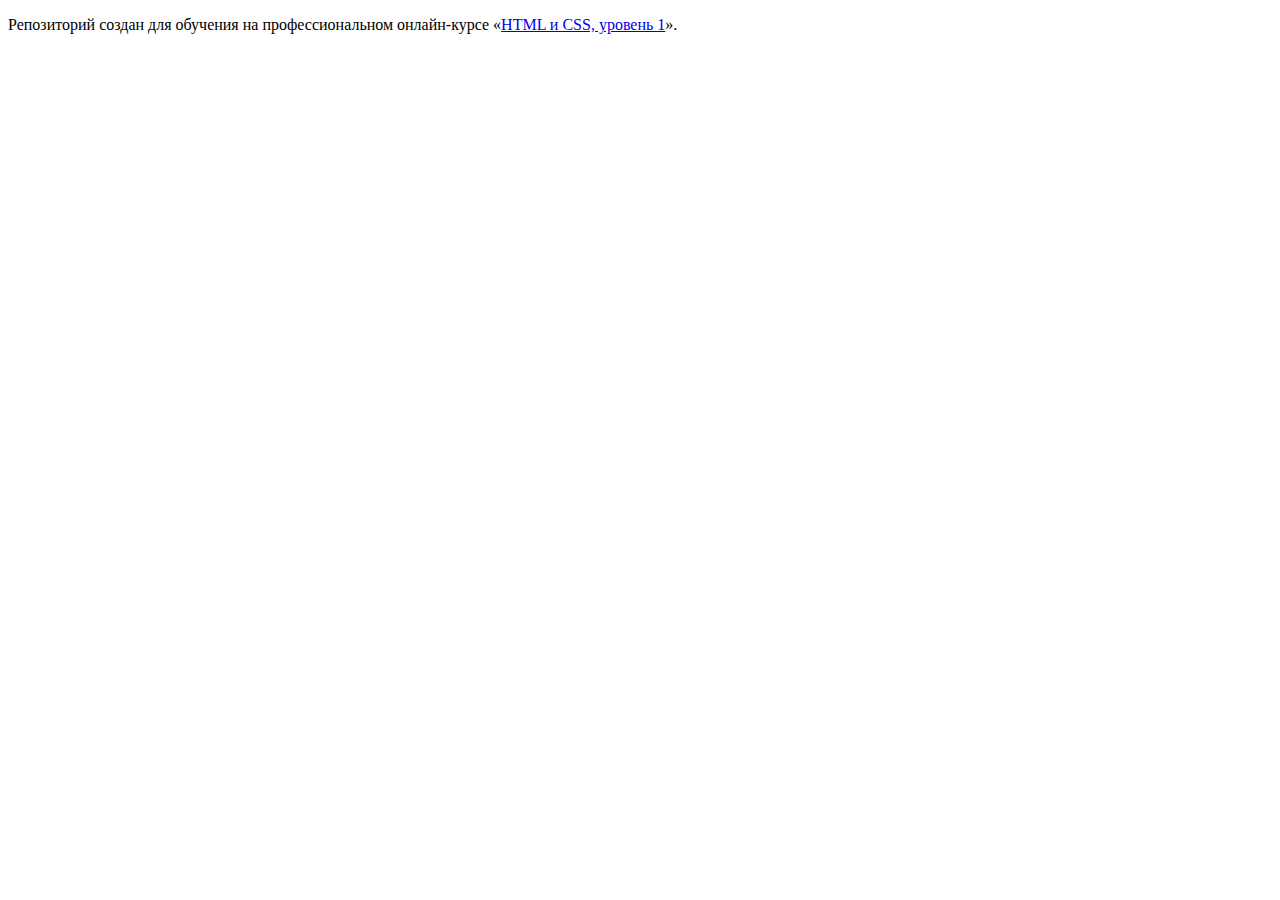
==== index.html @ 224ec017 ":hatching_chick:" ====
<!DOCTYPE html>
<html lang="ru">
  <head>
    <meta charset="utf-8">
    <title>HTML Academy: Барбершоп</title>
  </head>
  <body>

    <p>Репозиторий создан для обучения на профессиональном онлайн‑курсе «<a href="https://htmlacademy.ru/intensive/htmlcss">HTML и CSS, уровень 1</a>».</p>

  </body>
</html>
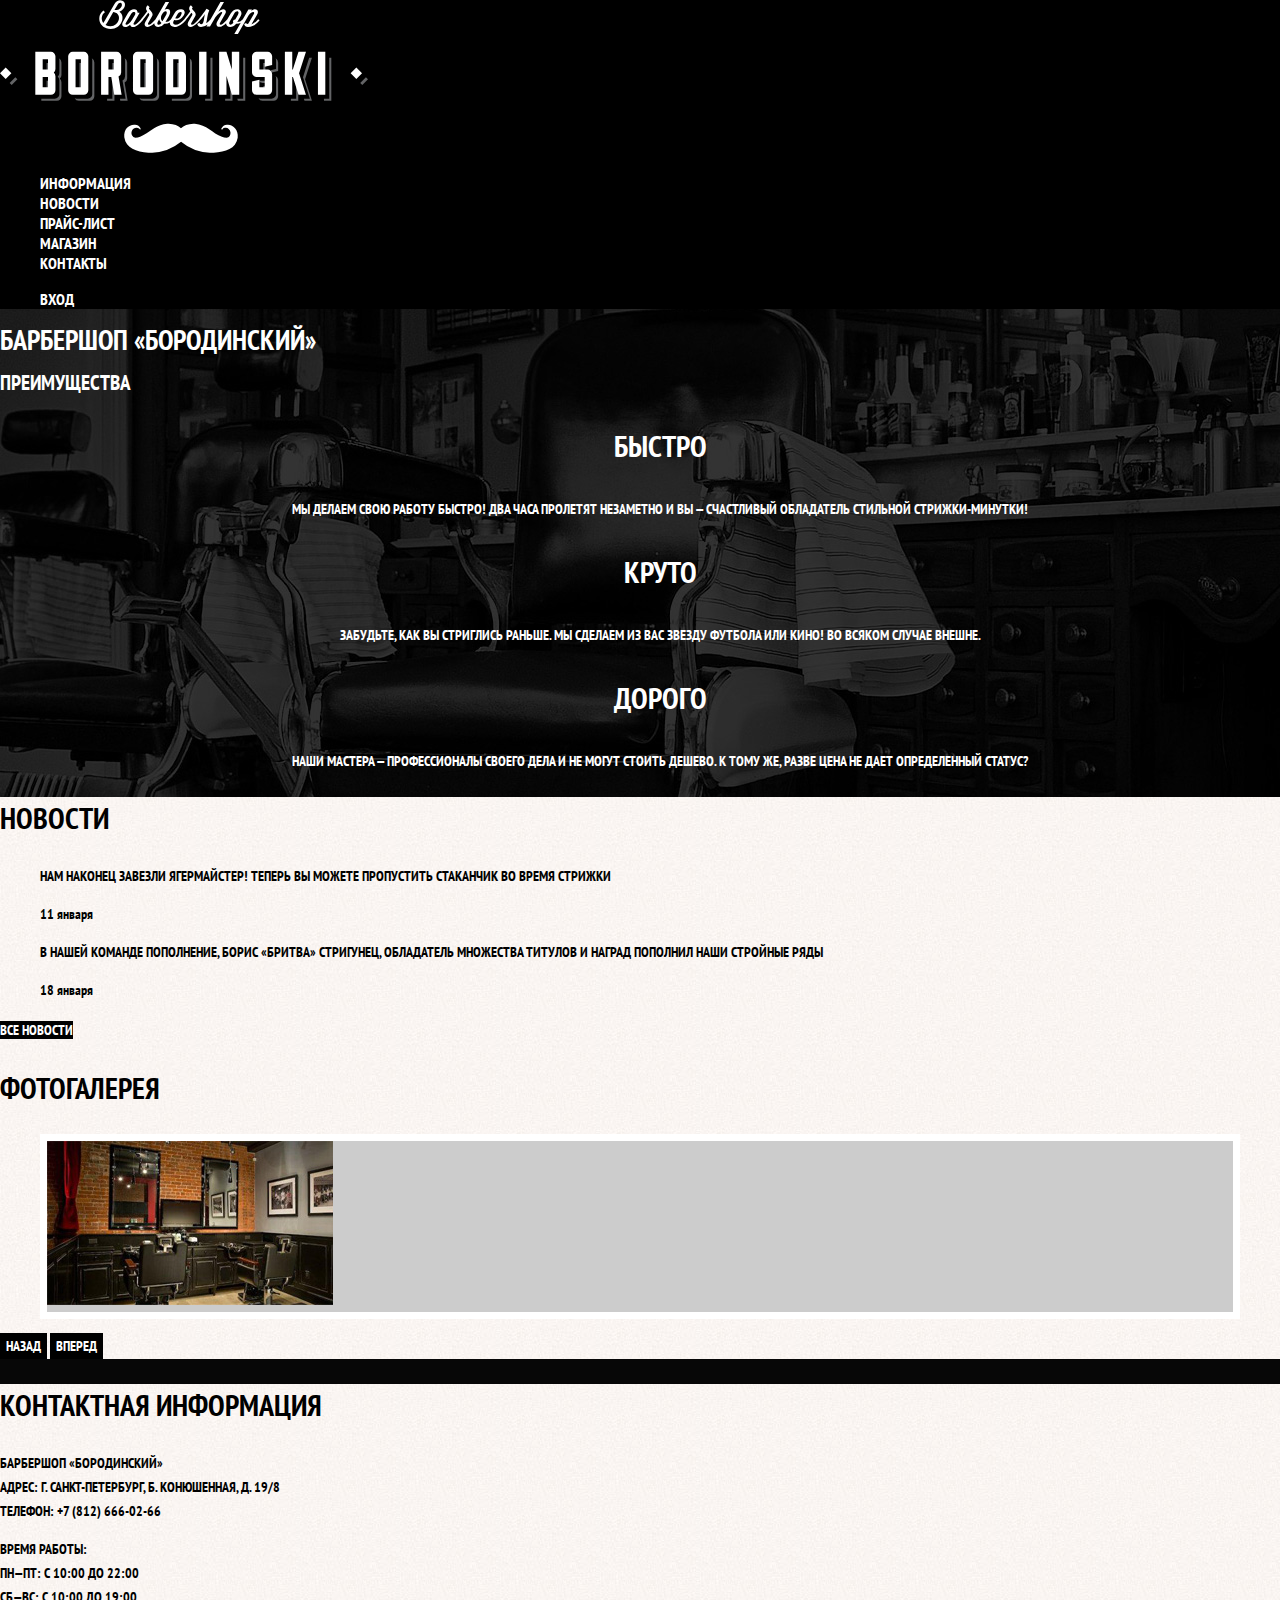
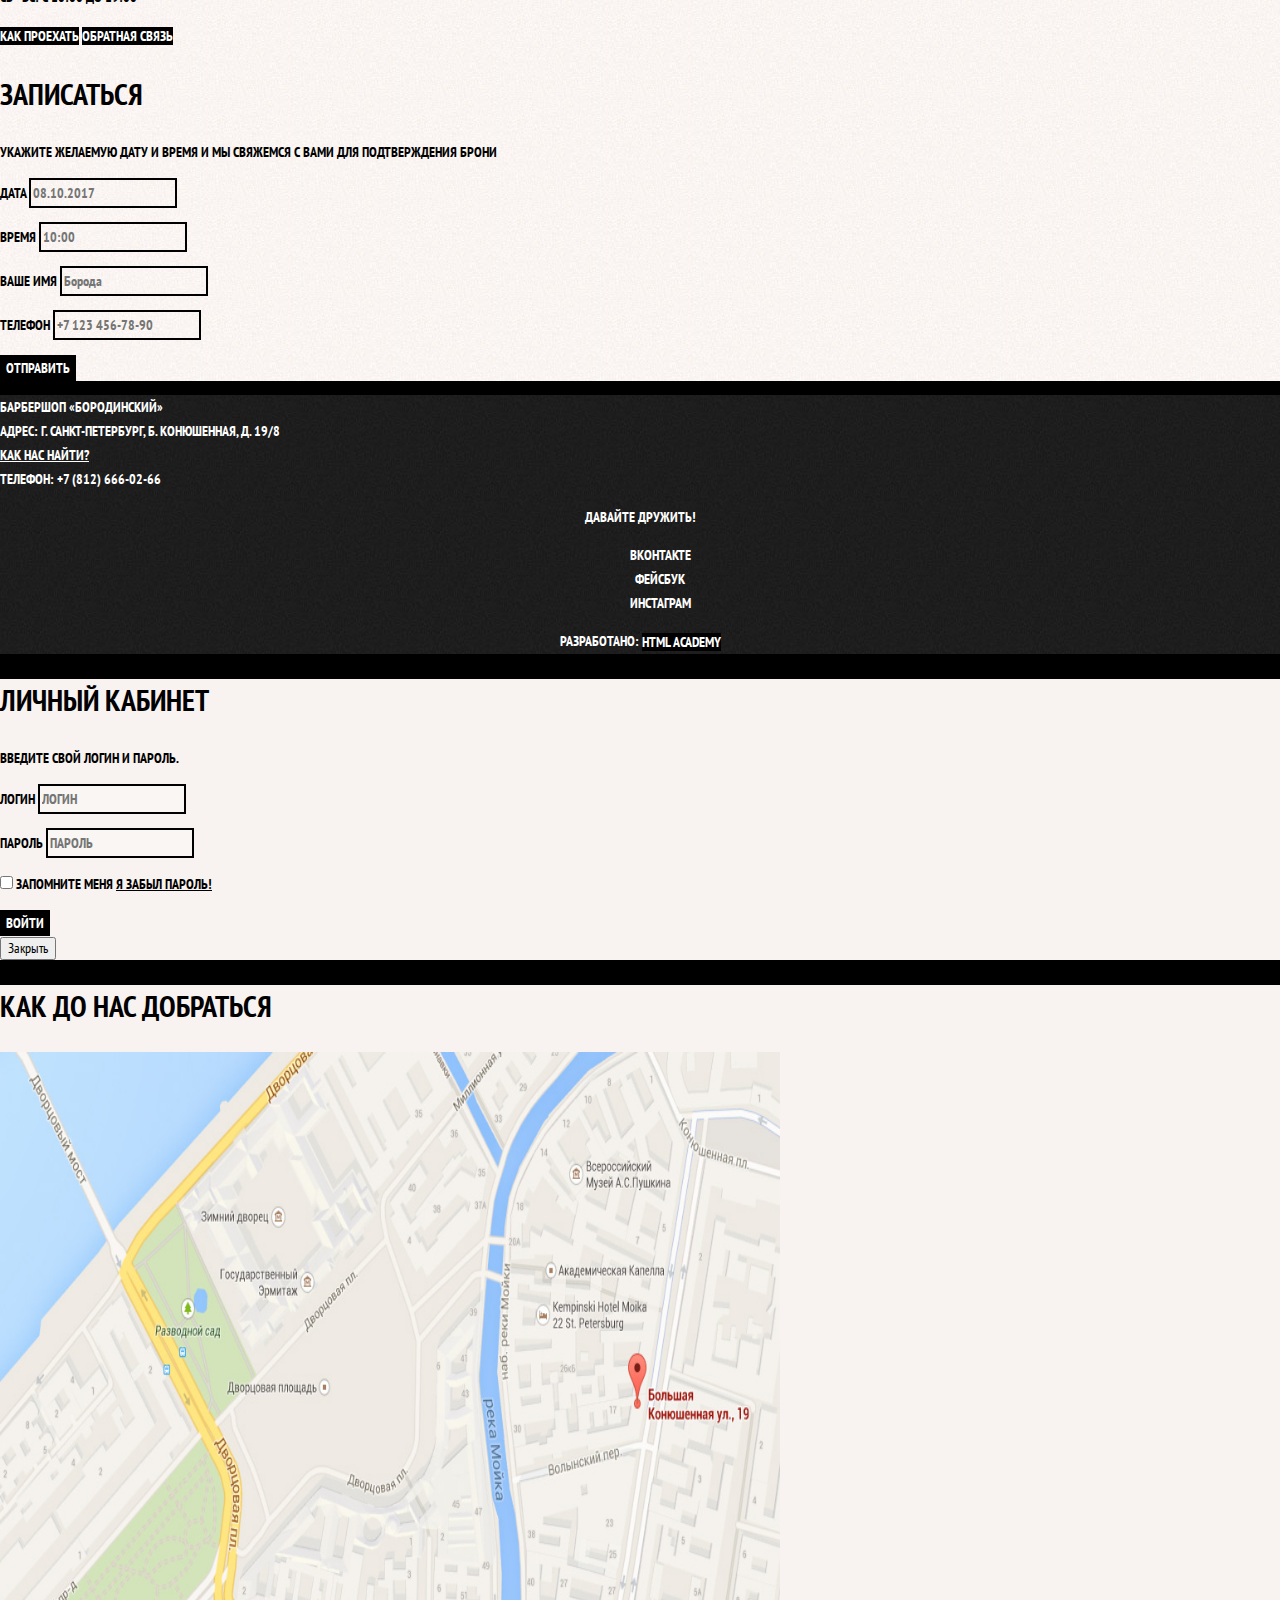
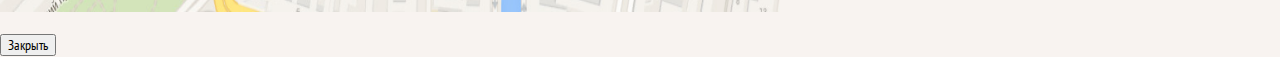
==== commit e8e4de1c: "Добавляет разметку и базовую стилизацию" ====
--- a/index.html
+++ b/index.html
@@ -2,11 +2,173 @@
 <html lang="ru">
   <head>
     <meta charset="utf-8">
-    <title>HTML Academy: Барбершоп</title>
+    <title>Барбершоп «Бородинский»</title>
+    <link href="https://fonts.googleapis.com/css?family=PT+Sans+Narrow:400,700&amp;subset=latin,cyrillic" rel="stylesheet">
+    <link href="css/normalize.css" rel="stylesheet">
+    <link href="css/style.css" rel="stylesheet">
   </head>
   <body>
-
-    <p>Репозиторий создан для обучения на профессиональном онлайн‑курсе «<a href="https://htmlacademy.ru/intensive/htmlcss">HTML и CSS, уровень 1</a>».</p>
-
+    <header class="main-header">
+      <nav class="main-navigation">
+        <a class="main-header-logo">
+          <img src="img/index-logo.svg" width="368" height="153" alt="Логотип барбершопа «Бородинский»">
+        </a>
+        <ul class="site-navigation">
+          <li><a href="info.html">Информация</a></li>
+          <li><a href="news.html">Новости</a></li>
+          <li><a href="price.html">Прайс-лист</a></li>
+          <li><a href="catalog.html">Магазин</a></li>
+          <li><a href="contacts.html">Контакты</a></li>
+        </ul>
+        <ul class="user-navigation">
+          <li>
+            <a class="login-link" href="login.html">Вход</a>
+          </li>
+        </ul>
+      </nav>
+    </header>
+    <main class="container">
+      
+      <h1 class="visually-hidden">Барбершоп «Бородинский»</h1>
+      
+      <section class="features">
+        <h2 class="visually-hidden">Преимущества</h2>
+        <ul class="features-list">
+          <li class="feature-item">
+            <h3>Быстро</h3>
+            <p>Мы делаем свою работу быстро! Два часа пролетят незаметно и вы — счастливый обладатель стильной стрижки-минутки!</p>
+          </li>
+          <li class="feature-item">
+            <h3>Круто</h3>
+            <p>Забудьте, как вы стриглись раньше. Мы сделаем из вас звезду футбола или кино! Во всяком случае внешне.</p>
+          </li>
+          <li class="feature-item">
+            <h3>Дорого</h3>
+            <p>Наши мастера — профессионалы своего дела и не могут стоить дешево. К тому же, разве цена не дает определенный статус?</p>
+          </li>
+        </ul>
+      </section>
+      
+      <div class="index-columns">
+        <section class="news">
+          <h2>Новости</h2>
+          <ul class="news-list">
+            <li class="news-item">
+              <p>Нам наконец завезли Ягермайстер! Теперь вы можете пропустить стаканчик во время стрижки</p>
+              <time datetime="2016-01-11">11 января</time>
+            </li>
+            <li class="news-item">
+              <p>В нашей команде пополнение, Борис «Бритва» Стригунец, обладатель множества титулов и наград пополнил наши стройные ряды</p>
+              <time datetime="2016-01-18">18 января</time>
+            </li>
+          </ul>
+          <a class="button" href="news.html">Все новости</a>
+        </section>
+        
+        <section class="gallery">
+          <h2>Фотогалерея</h2>
+          <figure class="gallery-content">
+            <a href="#"><img src="img/studio.jpg" width="286" height="164" alt="Интерьер"></a>
+          </figure>
+          <button class="button gallery-button gallery-button-back" type="button">Назад</button>
+          <button class="button gallery-button gallery-button-next" type="button">Вперед</button>
+        </section>
+      </div>
+      
+      <div class="index-columns">
+        <section class="contacts">
+          <h2>Контактная информация</h2>
+          <p>
+             Барбершоп «Бородинский»<br>
+             Адрес: г. Санкт-Петербург, Б. Конюшенная, д. 19/8<br>
+             Телефон: +7 (812) 666-02-66
+          </p>
+          <p>
+            Время работы:<br>
+            пн—пт: с 10:00 до 22:00<br>
+            сб—вс: с 10:00 до 19:00
+          </p>
+          <a class="button" href="map.html">Как проехать</a>
+          <a class="button" href="contacts.html">Обратная связь</a>
+        </section>
+        
+        <section class="appointment">
+          <h2>Записаться</h2>
+          <p class="appointment-info">Укажите желаемую дату и время и мы свяжемся с вами для подтверждения брони</p>
+          <form class="appointment-form" action="https://echo.htmlacademy.ru" method="post">
+            <p class="appointment-item">
+              <label for="appointment-date">Дата</label>
+              <input id="appointment-date" type="text" name="date" value="" placeholder="08.10.2017">
+            </p>
+            <p class="appointment-item">
+              <label for="appointment-time">Время</label>
+              <input id="appointment-time" type="text" name="time" value="" placeholder="10:00">
+            </p>
+            <p class="appointment-item">
+              <label for="appointment-name">Ваше имя</label>
+              <input id="appointment-name" type="text" name="name" value="" placeholder="Борода">
+            </p>
+            <p class="appointment-item">
+              <label for="appointment-phone">Телефон</label>
+              <input id="appointment-phone" type="tel" name="phone" value="" placeholder="+7 123 456-78-90">
+            </p>
+            <button class="button" type="submit">Отправить</button>
+          </form>  
+        </section>
+      </div>
+    </main>
+    <footer class="main-footer">
+      <p class="footer-contacts">
+        Барбершоп «Бородинский»<br>
+        Адрес: г. Санкт-Петербург, Б. Конюшенная, д. 19/8<br>
+        <a href="map.html">Как нас найти?</a><br>
+        Телефон: +7 (812) 666-02-66
+      </p>
+      <div class="footer-social">
+        <b>Давайте дружить!</b>
+        <ul>
+          <li><a class="social-button" href="#">Вконтакте</a></li>
+          <li><a class="social-button" href="#">Фейсбук</a></li>
+          <li><a class="social-button" href="#">Инстаграм</a></li>
+        </ul>
+      </div>
+      <p class="footer-copyright">
+        <b>Разработано:</b> 
+        <a class="button" href="https://htmlacademy.ru">HTML Academy</a>
+      </p>
+    </footer>  
+    
+    <section class="modal modal-login">
+      <h2>Личный кабинет</h2>
+      <p>Введите свой логин и пароль.</p>
+      <form class="login-form" action="https://echo.htmlacademy.ru" method="post">
+        <p>
+          <label class="visually-hidden" for="user-login">Логин</label>
+          <input class="login-icon-user" id="user-login" type="text" name="login" placeholder="Логин">
+        </p>
+        <p>
+          <label class="visually-hidden" for="user-password">Пароль</label>
+          <input class="login-icon-password" id="user-password" type="password" name="password" placeholder="Пароль">
+        </p>
+        <p class="login-password-info">
+          <label class="login-checkbox">
+            <input type="checkbox" name="remember" class="visually-hidden">
+            <span class="checkbox-indicator"></span>
+            Запомните меня
+          </label>
+          <a class="restore" href="#">Я забыл пароль!</a>
+        </p>
+        <button class="button" type="submit">Войти</button>
+      </form>
+      <button class="modal-close" type="button">Закрыть</button>
+    </section>
+    
+    <section class="modal modal-map">
+      <h2 class="visually-hidden">Как до нас добраться</h2>
+      <p>
+        <img src="img/map.jpg" width="780" height="560" alt="Офис компании по адресу ул. Большая Конюшенная 19/8, Санкт-Петербург">
+      </p>
+      <button class="modal-close" type="button">Закрыть</button>
+    </section>
   </body>
 </html>
--- a/css/style.css
+++ b/css/style.css
@@ -0,0 +1,357 @@
+body {
+    margin: 0;
+    padding: 0;
+  
+    font-family: "PT Sans Narrow", Arial, sans-serif;
+    font-size: 14px;
+    line-height: 24px;
+    font-weight: 700;
+    color: #ffffff;
+    text-transform: uppercase;
+    
+    background-color: #000000;
+    background-image: url("../img/bg.jpg");
+    background-position: top center;
+    background-repeat: no-repeat;
+  }
+  
+  .inner-page {
+    color: #000000;
+  
+    background-color: #f9f6f3;
+    background-image: url("../img/pattern-light.png");
+    background-position: 0 0;
+    background-repeat: repeat;
+  }
+  
+  a {
+    text-decoration: none;
+  }
+  
+  .button {
+    font: inherit;
+  
+    text-align: center;
+    color: #ffffff;
+    vertical-align: middle;
+    text-transform: uppercase;
+  
+    background-color: #000000;
+    border: none;
+  }
+  
+  .button:hover,
+  .button:focus,
+  .button:active {
+    background-color: #663d15;
+  }
+  
+  .main-navigation {
+    font-size: 16px;
+    line-height: 20px;
+    color: #ffffff;
+  
+    background-color: #000000;
+  }
+  
+  .site-navigation,
+  .user-navigation {
+    list-style: none;
+  }
+  
+  .site-navigation a,
+  .user-navigation a {
+    color: #ffffff;
+  }
+  
+  .site-navigation a:hover,
+  .site-navigation a:focus,
+  .user-navigation a:hover,
+  .user-navigation a:focus {
+    background-color: #242424;
+  }
+  
+  .features-list {
+    list-style: none;
+  }
+  
+  .feature-item {
+    text-align: center;
+  }
+  
+  .feature-item h3 {
+    font-size: 30px;
+    line-height: 42px;
+  }
+  
+  .index-columns {
+    color: #000000;
+  
+    background-color: #f8f5f2;
+    background-image: url("../img/pattern-light.jpg");
+    background-position: 0 0;
+    background-repeat: repeat;
+  }
+  
+  .index-columns h2 {
+    font-size: 30px;
+    line-height: 42px;
+  }
+  
+  .news-list {
+    list-style: none;
+  }
+  
+  .news-item time {
+    text-transform: none;
+  }
+  
+  .gallery-content {
+    background-color: #cccccc;
+    border: 7px solid #ffffff;
+  }
+  
+  .appointment-item input {
+    font: inherit;
+  
+    background-color: transparent;
+    border: 2px solid #000000;
+  }
+  
+  .appointment-item input:focus {
+    border-color: #663d15;
+  }
+  
+  .page-title {
+    font-size: 30px;
+    line-height: 42px;
+  }
+  
+  .breadcrumbs {
+    list-style: none;
+  }
+  
+  .breadcrumbs a {
+    color: #000000;
+  }
+  
+  .breadcrumbs a:hover,
+  .breadcrumbs a:focus {
+    text-decoration: underline;
+  }
+  
+  .breadcrumbs-current {
+    color: #aba9a7;
+  }
+  
+  .filter fieldset {
+    border: none;
+  }
+  
+  .filter legend {
+    font-size: 24px;
+    line-height: 30px;
+  }
+  
+  .filter ul {
+    list-style: none;
+    line-height: 18px;
+  }
+  
+  .filter-input:hover + label,
+  .filter-input:focus + label {
+    color: #663d15;
+  }
+  
+  .filter-input:disabled + label {
+    color: #000000;
+  
+    opacity: 0.5;
+  }
+  
+  .catalog-list {
+    list-style: none;
+  }
+  
+  .catalog-item {
+    background-color: #f8f8f8;
+    box-shadow: 0 0 10px rgba(0, 0, 0, 0.1);
+  }
+  
+  .catalog-item:hover {
+    box-shadow: 0 0 10px rgba(0, 0, 0, 0.2);
+  }
+  
+  .catalog-item a {
+    color: #000000;
+  }
+  
+  .catalog-item h3 {
+    font-size: 14px;
+    line-height: 18px;
+  }
+  
+  .catalog-category {
+    text-transform: none;
+  }
+  
+  .catalog-item-price b {
+    font-size: 14px;
+    line-height: 20px;
+    text-align: center;
+  
+    background-color: #e5e5e5;
+  }
+  
+  .catalog-item-price .button {
+    line-height: 20px;
+    color: #ffffff;
+  }
+  
+  .pagination-list {
+    list-style: none;
+  }
+  
+  .pagination-item a {
+    color: #ffffff;
+  
+    background-color: #000000;
+  }
+  
+  .pagination-item a:hover,
+  .pagination-item a:focus,
+  .pagination-item a:active {
+    background-color: #663d15;
+  }
+  
+  .pagination-item-current a {
+    color: #000000;
+  
+    background-color: #ffffff;
+  }
+  
+  .pagination-item-current a:hover,
+  .pagination-item-current a:focus,
+  .pagination-item-current a:active {
+    color: #000000;
+  
+    background-color: #ffffff;
+  }
+  
+  .product-photo-preview {
+    list-style: none;
+  }
+  
+  .product-photo-preview li {
+    box-shadow: 0 0 10px 2px rgba(0, 0, 0, 0.1);
+  }
+  
+  .product-photo-full {
+    box-shadow: 0 0 10px 2px rgba(0, 0, 0, 0.1);
+  }
+  
+  .product-article {
+    text-align: right;
+    color: #aeaeae;
+  }
+  
+  .product-price b {
+    line-height: 20px;
+    text-align: center;
+  
+    background-color: #e5e5e5;
+  }
+  
+  .product-info h3 {
+    font-size: 24px;
+    line-height: 30px;
+  }
+  
+  .product-info ul {
+    list-style: none;
+  }
+  
+  .main-footer {
+    color: #ffffff;
+  
+    background-color: #212121;
+    background-image: url("../img/pattern-dark.jpg");
+    background-position: 0 0;
+    background-repeat: repeat;
+  }
+  
+  .footer-contacts a {
+    color: #ffffff;
+    text-decoration: underline;
+  }
+  
+  .footer-contacts a:hover,
+  .footer-contacts a:focus {
+    text-decoration: none;
+  }
+  
+  .footer-social {
+    text-align: center;
+  }
+  
+  .footer-social ul {
+    list-style: none;
+  }
+  
+  .social-button {
+    color: #ffffff;
+  }
+  
+  .footer-copyright {
+    text-align: center;
+  }
+  
+  .footer-copyright .button:hover,
+  .footer-copyright .button:focus {
+    color: #000000;
+  
+    background-color: #ffffff;
+  }
+  
+  .modal {
+    color: #000000;
+  
+    background-color: #f8f3f0;
+    background-image: url("img/pattern-light.jpg");
+    background-position: 0 0;
+    background-repeat: repeat;
+  }
+  
+  .modal h2 {
+    font-size: 30px;
+    line-height: 42px;
+  }
+  
+  .login-form input[type="text"],
+  .login-form input[type="password"] {
+    font: inherit;
+    color: #000000;
+    text-transform: uppercase;
+  
+    background-color: #f9f6f3;
+    border: 2px solid #000000;
+  }
+  
+  .login-form input:focus {
+    border-color: #663d15;
+  }
+  
+  .login-checkbox:hover,
+  .login-checkbox:focus {
+    color: #663d15;
+  }
+  
+  .restore {
+    color: #000000;
+    text-decoration: underline;
+  }
+  
+  .restore:hover,
+  .restore:focus {
+    text-decoration: none;
+  }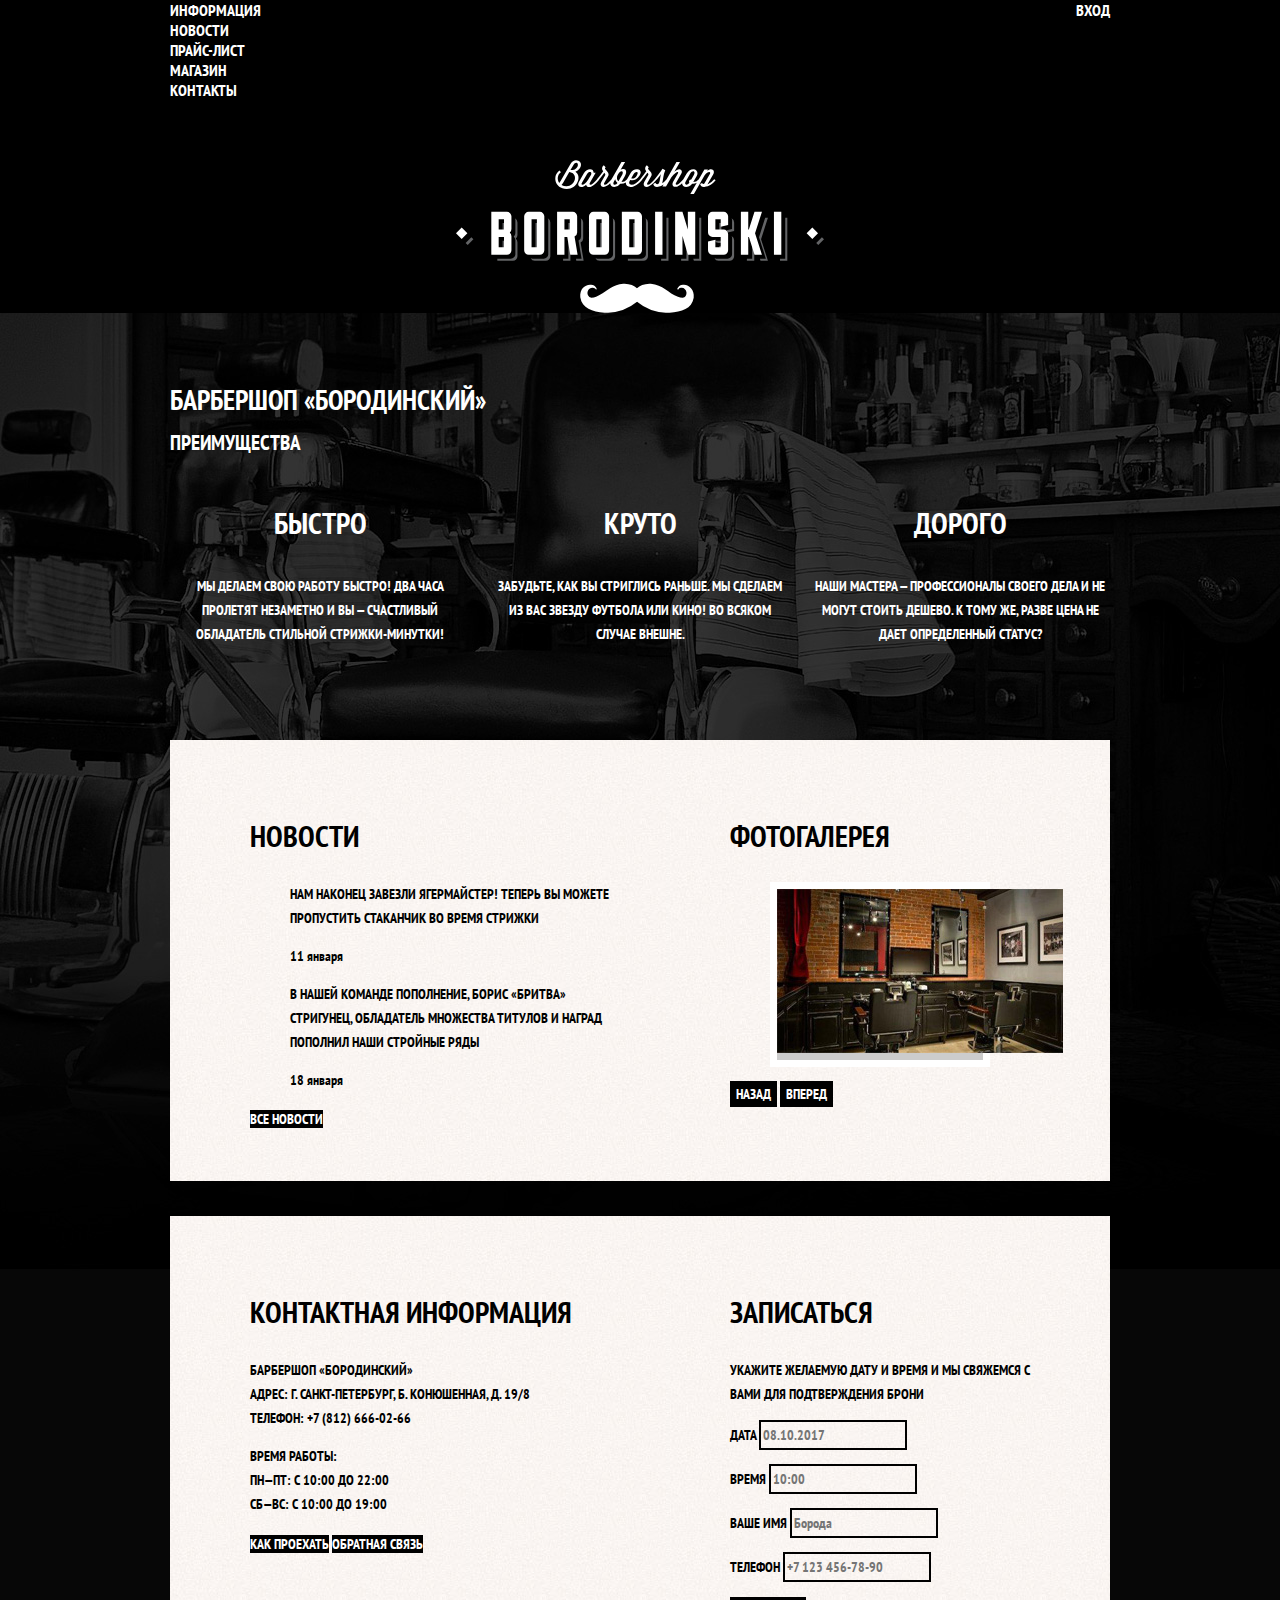
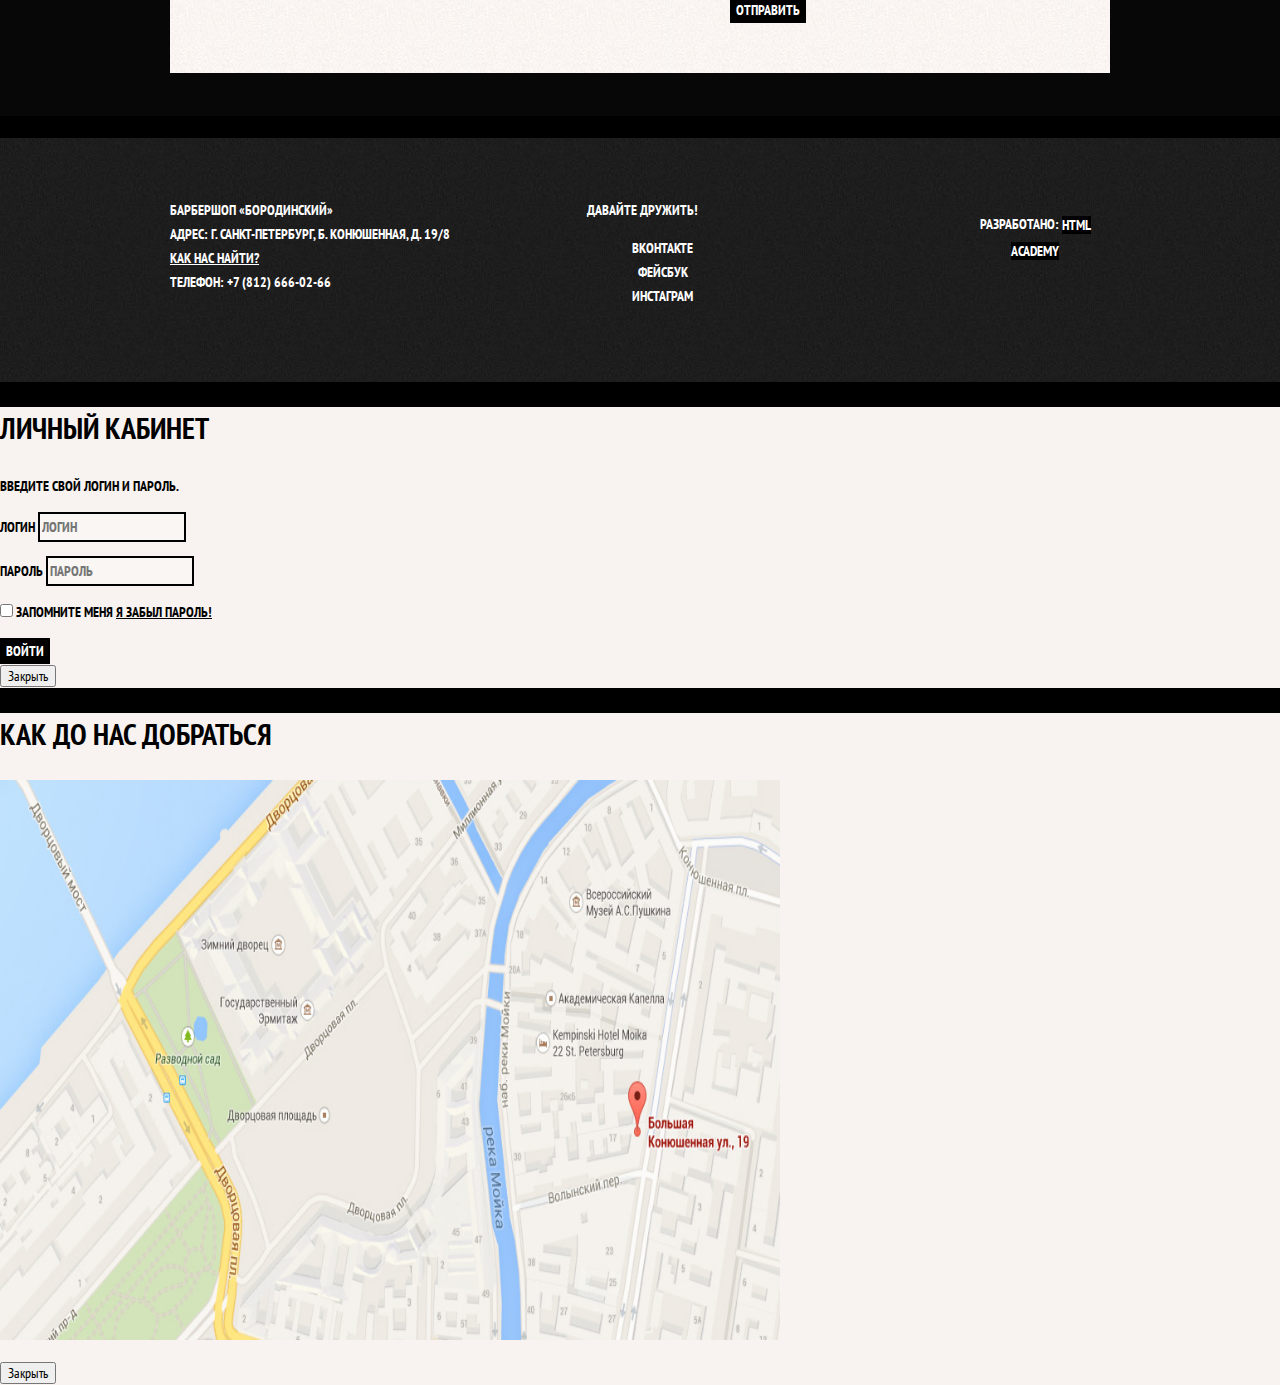
==== commit cdf6344a: "Добавляет разметку макро-сетки" ====
--- a/index.html
+++ b/index.html
@@ -1,123 +1,134 @@
 <!DOCTYPE html>
 <html lang="ru">
-  <head>
-    <meta charset="utf-8">
-    <title>Барбершоп «Бородинский»</title>
-    <link href="https://fonts.googleapis.com/css?family=PT+Sans+Narrow:400,700&amp;subset=latin,cyrillic" rel="stylesheet">
-    <link href="css/normalize.css" rel="stylesheet">
-    <link href="css/style.css" rel="stylesheet">
-  </head>
-  <body>
-    <header class="main-header">
-      <nav class="main-navigation">
-        <a class="main-header-logo">
-          <img src="img/index-logo.svg" width="368" height="153" alt="Логотип барбершопа «Бородинский»">
-        </a>
-        <ul class="site-navigation">
-          <li><a href="info.html">Информация</a></li>
-          <li><a href="news.html">Новости</a></li>
-          <li><a href="price.html">Прайс-лист</a></li>
-          <li><a href="catalog.html">Магазин</a></li>
-          <li><a href="contacts.html">Контакты</a></li>
-        </ul>
-        <ul class="user-navigation">
-          <li>
-            <a class="login-link" href="login.html">Вход</a>
+
+<head>
+  <meta charset="utf-8">
+  <link href="https://fonts.googleapis.com/css?family=PT+Sans+Narrow:400,700&amp;subset=latin,cyrillic"
+    rel="stylesheet">
+  <link href="css/normalize.css" rel="stylesheet">
+  <link href="css/style.css" rel="stylesheet">
+  <title>Барбершоп «Бородинский»</title>
+</head>
+
+<body>
+  <header class="main-header">
+    <nav class="main-navigation">
+      <a class="main-header-logo">
+        <img src="img/index-logo.svg" width="368" height="153" alt="Логотип барбершопа «Бородинский»">
+      </a>
+      <div class="main-navigation-wrapper">
+        <div class="container">
+          <ul class="site-navigation">
+            <li><a href="info.html">Информация</a></li>
+            <li><a href="news.html">Новости</a></li>
+            <li><a href="price.html">Прайс-лист</a></li>
+            <li><a href="catalog.html">Магазин</a></li>
+            <li><a href="contacts.html">Контакты</a></li>
+          </ul>
+          <ul class="user-navigation">
+            <li>
+              <a class="login-link" href="login.html">Вход</a>
+            </li>
+          </ul>
+        </div>
+      </div>
+    </nav>
+  </header>
+  <main class="container">
+
+    <h1 class="visually-hidden">Барбершоп «Бородинский»</h1>
+
+    <section class="features">
+      <h2 class="visually-hidden">Преимущества</h2>
+      <ul class="features-list">
+        <li class="feature-item">
+          <h3>Быстро</h3>
+          <p>Мы делаем свою работу быстро! Два часа пролетят незаметно и вы — счастливый обладатель стильной
+            стрижки-минутки!</p>
+        </li>
+        <li class="feature-item">
+          <h3>Круто</h3>
+          <p>Забудьте, как вы стриглись раньше. Мы сделаем из вас звезду футбола или кино! Во всяком случае внешне.</p>
+        </li>
+        <li class="feature-item">
+          <h3>Дорого</h3>
+          <p>Наши мастера — профессионалы своего дела и не могут стоить дешево. К тому же, разве цена не дает
+            определенный статус?</p>
+        </li>
+      </ul>
+    </section>
+
+    <div class="index-columns">
+      <section class="news">
+        <h2>Новости</h2>
+        <ul class="news-list">
+          <li class="news-item">
+            <p>Нам наконец завезли Ягермайстер! Теперь вы можете пропустить стаканчик во время стрижки</p>
+            <time datetime="2016-01-11">11 января</time>
+          </li>
+          <li class="news-item">
+            <p>В нашей команде пополнение, Борис «Бритва» Стригунец, обладатель множества титулов и наград пополнил наши
+              стройные ряды</p>
+            <time datetime="2016-01-18">18 января</time>
           </li>
         </ul>
-      </nav>
-    </header>
-    <main class="container">
-      
-      <h1 class="visually-hidden">Барбершоп «Бородинский»</h1>
-      
-      <section class="features">
-        <h2 class="visually-hidden">Преимущества</h2>
-        <ul class="features-list">
-          <li class="feature-item">
-            <h3>Быстро</h3>
-            <p>Мы делаем свою работу быстро! Два часа пролетят незаметно и вы — счастливый обладатель стильной стрижки-минутки!</p>
-          </li>
-          <li class="feature-item">
-            <h3>Круто</h3>
-            <p>Забудьте, как вы стриглись раньше. Мы сделаем из вас звезду футбола или кино! Во всяком случае внешне.</p>
-          </li>
-          <li class="feature-item">
-            <h3>Дорого</h3>
-            <p>Наши мастера — профессионалы своего дела и не могут стоить дешево. К тому же, разве цена не дает определенный статус?</p>
-          </li>
-        </ul>
+        <a class="button" href="news.html">Все новости</a>
       </section>
-      
-      <div class="index-columns">
-        <section class="news">
-          <h2>Новости</h2>
-          <ul class="news-list">
-            <li class="news-item">
-              <p>Нам наконец завезли Ягермайстер! Теперь вы можете пропустить стаканчик во время стрижки</p>
-              <time datetime="2016-01-11">11 января</time>
-            </li>
-            <li class="news-item">
-              <p>В нашей команде пополнение, Борис «Бритва» Стригунец, обладатель множества титулов и наград пополнил наши стройные ряды</p>
-              <time datetime="2016-01-18">18 января</time>
-            </li>
-          </ul>
-          <a class="button" href="news.html">Все новости</a>
-        </section>
-        
-        <section class="gallery">
-          <h2>Фотогалерея</h2>
-          <figure class="gallery-content">
-            <a href="#"><img src="img/studio.jpg" width="286" height="164" alt="Интерьер"></a>
-          </figure>
-          <button class="button gallery-button gallery-button-back" type="button">Назад</button>
-          <button class="button gallery-button gallery-button-next" type="button">Вперед</button>
-        </section>
-      </div>
-      
-      <div class="index-columns">
-        <section class="contacts">
-          <h2>Контактная информация</h2>
-          <p>
-             Барбершоп «Бородинский»<br>
-             Адрес: г. Санкт-Петербург, Б. Конюшенная, д. 19/8<br>
-             Телефон: +7 (812) 666-02-66
+
+      <section class="gallery">
+        <h2>Фотогалерея</h2>
+        <figure class="gallery-content">
+          <a href="#"><img src="img/studio.jpg" width="286" height="164" alt="Интерьер"></a>
+        </figure>
+        <button class="button gallery-button gallery-button-back" type="button">Назад</button>
+        <button class="button gallery-button gallery-button-next" type="button">Вперед</button>
+      </section>
+    </div>
+
+    <div class="index-columns">
+      <section class="contacts">
+        <h2>Контактная информация</h2>
+        <p>
+          Барбершоп «Бородинский»<br>
+          Адрес: г. Санкт-Петербург, Б. Конюшенная, д. 19/8<br>
+          Телефон: +7 (812) 666-02-66
+        </p>
+        <p>
+          Время работы:<br>
+          пн—пт: с 10:00 до 22:00<br>
+          сб—вс: с 10:00 до 19:00
+        </p>
+        <a class="button" href="map.html">Как проехать</a>
+        <a class="button" href="contacts.html">Обратная связь</a>
+      </section>
+
+      <section class="appointment">
+        <h2>Записаться</h2>
+        <p class="appointment-info">Укажите желаемую дату и время и мы свяжемся с вами для подтверждения брони</p>
+        <form class="appointment-form" action="https://echo.htmlacademy.ru" method="post">
+          <p class="appointment-item">
+            <label for="appointment-date">Дата</label>
+            <input id="appointment-date" type="text" name="date" value="" placeholder="08.10.2017">
           </p>
-          <p>
-            Время работы:<br>
-            пн—пт: с 10:00 до 22:00<br>
-            сб—вс: с 10:00 до 19:00
+          <p class="appointment-item">
+            <label for="appointment-time">Время</label>
+            <input id="appointment-time" type="text" name="time" value="" placeholder="10:00">
           </p>
-          <a class="button" href="map.html">Как проехать</a>
-          <a class="button" href="contacts.html">Обратная связь</a>
-        </section>
-        
-        <section class="appointment">
-          <h2>Записаться</h2>
-          <p class="appointment-info">Укажите желаемую дату и время и мы свяжемся с вами для подтверждения брони</p>
-          <form class="appointment-form" action="https://echo.htmlacademy.ru" method="post">
-            <p class="appointment-item">
-              <label for="appointment-date">Дата</label>
-              <input id="appointment-date" type="text" name="date" value="" placeholder="08.10.2017">
-            </p>
-            <p class="appointment-item">
-              <label for="appointment-time">Время</label>
-              <input id="appointment-time" type="text" name="time" value="" placeholder="10:00">
-            </p>
-            <p class="appointment-item">
-              <label for="appointment-name">Ваше имя</label>
-              <input id="appointment-name" type="text" name="name" value="" placeholder="Борода">
-            </p>
-            <p class="appointment-item">
-              <label for="appointment-phone">Телефон</label>
-              <input id="appointment-phone" type="tel" name="phone" value="" placeholder="+7 123 456-78-90">
-            </p>
-            <button class="button" type="submit">Отправить</button>
-          </form>  
-        </section>
-      </div>
-    </main>
-    <footer class="main-footer">
+          <p class="appointment-item">
+            <label for="appointment-name">Ваше имя</label>
+            <input id="appointment-name" type="text" name="name" value="" placeholder="Борода">
+          </p>
+          <p class="appointment-item">
+            <label for="appointment-phone">Телефон</label>
+            <input id="appointment-phone" type="tel" name="phone" value="" placeholder="+7 123 456-78-90">
+          </p>
+          <button class="button" type="submit">Отправить</button>
+        </form>
+      </section>
+    </div>
+  </main>
+  <footer class="main-footer">
+    <div class="container">
       <p class="footer-contacts">
         Барбершоп «Бородинский»<br>
         Адрес: г. Санкт-Петербург, Б. Конюшенная, д. 19/8<br>
@@ -133,42 +144,45 @@
         </ul>
       </div>
       <p class="footer-copyright">
-        <b>Разработано:</b> 
+        <b>Разработано:</b>
         <a class="button" href="https://htmlacademy.ru">HTML Academy</a>
       </p>
-    </footer>  
-    
-    <section class="modal modal-login">
-      <h2>Личный кабинет</h2>
-      <p>Введите свой логин и пароль.</p>
-      <form class="login-form" action="https://echo.htmlacademy.ru" method="post">
-        <p>
-          <label class="visually-hidden" for="user-login">Логин</label>
-          <input class="login-icon-user" id="user-login" type="text" name="login" placeholder="Логин">
-        </p>
-        <p>
-          <label class="visually-hidden" for="user-password">Пароль</label>
-          <input class="login-icon-password" id="user-password" type="password" name="password" placeholder="Пароль">
-        </p>
-        <p class="login-password-info">
-          <label class="login-checkbox">
-            <input type="checkbox" name="remember" class="visually-hidden">
-            <span class="checkbox-indicator"></span>
-            Запомните меня
-          </label>
-          <a class="restore" href="#">Я забыл пароль!</a>
-        </p>
-        <button class="button" type="submit">Войти</button>
-      </form>
-      <button class="modal-close" type="button">Закрыть</button>
-    </section>
-    
-    <section class="modal modal-map">
-      <h2 class="visually-hidden">Как до нас добраться</h2>
+    </div>
+  </footer>
+
+  <section class="modal modal-login">
+    <h2>Личный кабинет</h2>
+    <p>Введите свой логин и пароль.</p>
+    <form class="login-form" action="https://echo.htmlacademy.ru" method="post">
       <p>
-        <img src="img/map.jpg" width="780" height="560" alt="Офис компании по адресу ул. Большая Конюшенная 19/8, Санкт-Петербург">
+        <label class="visually-hidden" for="user-login">Логин</label>
+        <input class="login-icon-user" id="user-login" type="text" name="login" placeholder="Логин">
       </p>
-      <button class="modal-close" type="button">Закрыть</button>
-    </section>
-  </body>
-</html>
+      <p>
+        <label class="visually-hidden" for="user-password">Пароль</label>
+        <input class="login-icon-password" id="user-password" type="password" name="password" placeholder="Пароль">
+      </p>
+      <p class="login-password-info">
+        <label class="login-checkbox">
+          <input type="checkbox" name="remember" class="visually-hidden">
+          <span class="checkbox-indicator"></span>
+          Запомните меня
+        </label>
+        <a class="restore" href="#">Я забыл пароль!</a>
+      </p>
+      <button class="button" type="submit">Войти</button>
+    </form>
+    <button class="modal-close" type="button">Закрыть</button>
+  </section>
+
+  <section class="modal modal-map">
+    <h2 class="visually-hidden">Как до нас добраться</h2>
+    <p>
+      <img src="img/map.jpg" width="780" height="560"
+        alt="Офис компании по адресу ул. Большая Конюшенная 19/8, Санкт-Петербург">
+    </p>
+    <button class="modal-close" type="button">Закрыть</button>
+  </section>
+</body>
+
+</html>--- a/css/style.css
+++ b/css/style.css
@@ -1,357 +1,512 @@
 body {
-    margin: 0;
-    padding: 0;
+  margin: 0;
+  padding: 0;
+
+  font-weight: 700;
+  font-size: 14px;
+  line-height: 24px;
+  font-family: "PT Sans Narrow", Arial, sans-serif;
+  color: #ffffff;
+  text-transform: uppercase;
+
+  background-color: #000000;
+  background-image: url("../img/bg.jpg");
+  background-repeat: no-repeat;
+  background-position: top center;
+}
+
+.inner-page {
+  color: #000000;
+
+  background-color: #f9f6f3;
+  background-image: url("../img/pattern-light.png");
+  background-repeat: repeat;
+  background-position: 0 0;
+}
+.inner-page .main-header {
+  margin-bottom: 50px;
+
+  background-color: #000000;
+}
+.inner-page .main-header-logo {
+  order: 0;
   
-    font-family: "PT Sans Narrow", Arial, sans-serif;
-    font-size: 14px;
-    line-height: 24px;
-    font-weight: 700;
-    color: #ffffff;
-    text-transform: uppercase;
-    
-    background-color: #000000;
-    background-image: url("../img/bg.jpg");
-    background-position: top center;
-    background-repeat: no-repeat;
-  }
+  width: 111px;
+  height: 24px;
+  padding: 23px 20px;
+}
+.inner-page .main-navigation {
+  align-items: flex-start;
+  flex-direction: row;
+}
+.inner-page .user-navigation {
+  margin-left: auto;
+}
+
+a {
+  text-decoration: none;
+}
+
+.button {
+  font: inherit;
+  vertical-align: middle;
+  text-align: center;
+  color: #ffffff;
+  text-transform: uppercase;
+
+  background-color: #000000;
+  border: none;
+}
+
+.button:hover,
+.button:focus,
+.button:active {
+  background-color: #663d15;
+}
+
+.main-header{
+  margin-bottom: 75px;
+}
+
+.main-header-logo {
+  width: 368px;
+  height: 153px;
+
+  order: 2;
+}
+
+.main-navigation {
+  display: flex;
+  flex-direction: column;
+  margin: 0;
+  padding: 0;
+  align-items: center;
+
+  font-size: 16px;
+  line-height: 20px;
+  color: #ffffff;
+
+  background-color: #000000;
+}
+
+.main-navigation-wrapper {
+  width: 100%;
+  margin-bottom: 60px;
   
-  .inner-page {
-    color: #000000;
+  background-color: #000000;
   
-    background-color: #f9f6f3;
-    background-image: url("../img/pattern-light.png");
-    background-position: 0 0;
-    background-repeat: repeat;
-  }
+}
+.container {
+  width: 940px;
+  margin: 0 auto;
+  padding: 0 10px;
+}
+
+.main-navigation-wrapper .container {
+  display: flex;
+  justify-content: space-between;
+}
+
+.site-navigation,
+.user-navigation {
+  margin: 0;
+  padding: 0;
+
+  list-style: none;
+}
+
+.site-navigation a,
+.user-navigation a {
+  color: #ffffff;
+}
+
+.site-navigation a:hover,
+.site-navigation a:focus,
+.user-navigation a:hover,
+.user-navigation a:focus {
+  background-color: #242424;
+}
+
+.features {
+  margin-bottom: 80px;
+}
+
+.features-list {
+  display: flex;
+  justify-content: space-between;
+  margin: 0;
+  padding: 0;
+
+  list-style: none;
+}
+
+.feature-item {
+  width: 300px;
+
+  text-align: center;
+}
+
+.feature-item h3 {
+  font-size: 30px;
+  line-height: 42px;
+}
+
+.index-columns {
+  display: flex;
+  justify-content: space-between;
+  margin-bottom: 35px;
+  padding: 50px 80px;
+
+  color: #000000;
+
+  background-color: #f8f5f2;
+  background-image: url("../img/pattern-light.jpg");
+  background-repeat: repeat;
+  background-position: 0 0;
+}
+
+.index-columns h2 {
+  font-size: 30px;
+  line-height: 42px;
+}
+
+.news {
+  width: 380px;
+}
+
+.news-list {
+  list-style: none;
+}
+
+.news-item time {
+  text-transform: none;
+}
+.gallery {
+  width: 300px;
+}
+
+.gallery-content {
+  background-color: #cccccc;
+  border: 7px solid #ffffff;
+}
+
+.contacts {
+  width: 380px;
+}
+
+.appointment {
+  width: 300px;
+}
+
+.appointment-item input {
+  font: inherit;
+
+  background-color: transparent;
+  border: 2px solid #000000;
+}
+
+.appointment-item input:focus {
+  border-color: #663d15;
+}
+
+.page-title {
+  margin: 0;
+  margin-bottom: 15px;
+  padding: 0;
+
+  font-size: 30px;
+  line-height: 42px;
+}
+
+.breadcrumbs {
+  padding: 0;
+  margin: 0;
+  margin-bottom: 50px;
+
+  list-style: none;
+}
+
+.breadcrumbs a {
+  color: #000000;
+}
+
+.breadcrumbs a:hover,
+.breadcrumbs a:focus {
+  text-decoration: underline;
+}
+
+.breadcrumbs-current {
+  color: #aba9a7;
+}
+
+.catalog-columns {
+  display: flex;
+  justify-content: space-between;
+}
+
+.filters {
+  width: 180px;
+}
+
+.filter fieldset {
+  border: none;
+}
+
+.filter legend {
+  font-size: 24px;
+  line-height: 30px;
+}
+
+.filter ul {
+  list-style: none;
+  line-height: 18px;
+}
+
+.filter-input:hover + label,
+.filter-input:focus + label {
+  color: #663d15;
+}
+
+.filter-input:disabled + label {
+  color: #000000;
+
+  opacity: 0.5;
+}
+
+.catalog {
+  width: 700px;
+
+}
+
+.catalog-list {
+  display: flex;
+  flex-wrap: wrap;
+
+  padding: 0;
+  margin: 0;
+  margin-bottom: 25px;
   
-  a {
-    text-decoration: none;
-  }
-  
-  .button {
-    font: inherit;
-  
-    text-align: center;
-    color: #ffffff;
-    vertical-align: middle;
-    text-transform: uppercase;
-  
-    background-color: #000000;
-    border: none;
-  }
-  
-  .button:hover,
-  .button:focus,
-  .button:active {
-    background-color: #663d15;
-  }
-  
-  .main-navigation {
-    font-size: 16px;
-    line-height: 20px;
-    color: #ffffff;
-  
-    background-color: #000000;
-  }
-  
-  .site-navigation,
-  .user-navigation {
-    list-style: none;
-  }
-  
-  .site-navigation a,
-  .user-navigation a {
-    color: #ffffff;
-  }
-  
-  .site-navigation a:hover,
-  .site-navigation a:focus,
-  .user-navigation a:hover,
-  .user-navigation a:focus {
-    background-color: #242424;
-  }
-  
-  .features-list {
-    list-style: none;
-  }
-  
-  .feature-item {
-    text-align: center;
-  }
-  
-  .feature-item h3 {
-    font-size: 30px;
-    line-height: 42px;
-  }
-  
-  .index-columns {
-    color: #000000;
-  
-    background-color: #f8f5f2;
-    background-image: url("../img/pattern-light.jpg");
-    background-position: 0 0;
-    background-repeat: repeat;
-  }
-  
-  .index-columns h2 {
-    font-size: 30px;
-    line-height: 42px;
-  }
-  
-  .news-list {
-    list-style: none;
-  }
-  
-  .news-item time {
-    text-transform: none;
-  }
-  
-  .gallery-content {
-    background-color: #cccccc;
-    border: 7px solid #ffffff;
-  }
-  
-  .appointment-item input {
-    font: inherit;
-  
-    background-color: transparent;
-    border: 2px solid #000000;
-  }
-  
-  .appointment-item input:focus {
-    border-color: #663d15;
-  }
-  
-  .page-title {
-    font-size: 30px;
-    line-height: 42px;
-  }
-  
-  .breadcrumbs {
-    list-style: none;
-  }
-  
-  .breadcrumbs a {
-    color: #000000;
-  }
-  
-  .breadcrumbs a:hover,
-  .breadcrumbs a:focus {
-    text-decoration: underline;
-  }
-  
-  .breadcrumbs-current {
-    color: #aba9a7;
-  }
-  
-  .filter fieldset {
-    border: none;
-  }
-  
-  .filter legend {
-    font-size: 24px;
-    line-height: 30px;
-  }
-  
-  .filter ul {
-    list-style: none;
-    line-height: 18px;
-  }
-  
-  .filter-input:hover + label,
-  .filter-input:focus + label {
-    color: #663d15;
-  }
-  
-  .filter-input:disabled + label {
-    color: #000000;
-  
-    opacity: 0.5;
-  }
-  
-  .catalog-list {
-    list-style: none;
-  }
-  
-  .catalog-item {
-    background-color: #f8f8f8;
-    box-shadow: 0 0 10px rgba(0, 0, 0, 0.1);
-  }
-  
-  .catalog-item:hover {
-    box-shadow: 0 0 10px rgba(0, 0, 0, 0.2);
-  }
-  
-  .catalog-item a {
-    color: #000000;
-  }
-  
-  .catalog-item h3 {
-    font-size: 14px;
-    line-height: 18px;
-  }
-  
-  .catalog-category {
-    text-transform: none;
-  }
-  
-  .catalog-item-price b {
-    font-size: 14px;
-    line-height: 20px;
-    text-align: center;
-  
-    background-color: #e5e5e5;
-  }
-  
-  .catalog-item-price .button {
-    line-height: 20px;
-    color: #ffffff;
-  }
-  
-  .pagination-list {
-    list-style: none;
-  }
-  
-  .pagination-item a {
-    color: #ffffff;
-  
-    background-color: #000000;
-  }
-  
-  .pagination-item a:hover,
-  .pagination-item a:focus,
-  .pagination-item a:active {
-    background-color: #663d15;
-  }
-  
-  .pagination-item-current a {
-    color: #000000;
-  
-    background-color: #ffffff;
-  }
-  
-  .pagination-item-current a:hover,
-  .pagination-item-current a:focus,
-  .pagination-item-current a:active {
-    color: #000000;
-  
-    background-color: #ffffff;
-  }
-  
-  .product-photo-preview {
-    list-style: none;
-  }
-  
-  .product-photo-preview li {
-    box-shadow: 0 0 10px 2px rgba(0, 0, 0, 0.1);
-  }
-  
-  .product-photo-full {
-    box-shadow: 0 0 10px 2px rgba(0, 0, 0, 0.1);
-  }
-  
-  .product-article {
-    text-align: right;
-    color: #aeaeae;
-  }
-  
-  .product-price b {
-    line-height: 20px;
-    text-align: center;
-  
-    background-color: #e5e5e5;
-  }
-  
-  .product-info h3 {
-    font-size: 24px;
-    line-height: 30px;
-  }
-  
-  .product-info ul {
-    list-style: none;
-  }
-  
-  .main-footer {
-    color: #ffffff;
-  
-    background-color: #212121;
-    background-image: url("../img/pattern-dark.jpg");
-    background-position: 0 0;
-    background-repeat: repeat;
-  }
-  
-  .footer-contacts a {
-    color: #ffffff;
-    text-decoration: underline;
-  }
-  
-  .footer-contacts a:hover,
-  .footer-contacts a:focus {
-    text-decoration: none;
-  }
-  
-  .footer-social {
-    text-align: center;
-  }
-  
-  .footer-social ul {
-    list-style: none;
-  }
-  
-  .social-button {
-    color: #ffffff;
-  }
-  
-  .footer-copyright {
-    text-align: center;
-  }
-  
-  .footer-copyright .button:hover,
-  .footer-copyright .button:focus {
-    color: #000000;
-  
-    background-color: #ffffff;
-  }
-  
-  .modal {
-    color: #000000;
-  
-    background-color: #f8f3f0;
-    background-image: url("img/pattern-light.jpg");
-    background-position: 0 0;
-    background-repeat: repeat;
-  }
-  
-  .modal h2 {
-    font-size: 30px;
-    line-height: 42px;
-  }
-  
-  .login-form input[type="text"],
-  .login-form input[type="password"] {
-    font: inherit;
-    color: #000000;
-    text-transform: uppercase;
-  
-    background-color: #f9f6f3;
-    border: 2px solid #000000;
-  }
-  
-  .login-form input:focus {
-    border-color: #663d15;
-  }
-  
-  .login-checkbox:hover,
-  .login-checkbox:focus {
-    color: #663d15;
-  }
-  
-  .restore {
-    color: #000000;
-    text-decoration: underline;
-  }
-  
-  .restore:hover,
-  .restore:focus {
-    text-decoration: none;
-  }+
+  list-style: none;
+}
+
+.catalog-item {
+  width: 220px;
+  margin-bottom: 20px;
+  margin-right: 20px;
+
+  background-color: #f8f8f8;
+  box-shadow: 0 0 10px rgba(0, 0, 0, 0.1);
+}
+
+.catalog-item:nth-child(3n) {
+  margin-right: 0;
+}
+
+.catalog-item:hover {
+  box-shadow: 0 0 10px rgba(0, 0, 0, 0.2);
+}
+
+.catalog-item a {
+  color: #000000;
+}
+
+.catalog-item h3 {
+  font-size: 14px;
+  line-height: 18px;
+}
+
+.catalog-category {
+  text-transform: none;
+}
+
+.catalog-item-price b {
+  font-size: 14px;
+  line-height: 20px;
+  text-align: center;
+
+  background-color: #e5e5e5;
+}
+
+.catalog-item-price .button {
+  line-height: 20px;
+  color: #ffffff;
+}
+
+.pagination-list {
+  padding: 0;
+  margin: 0;
+
+  list-style: none;
+}
+
+.pagination-item a {
+  color: #ffffff;
+
+  background-color: #000000;
+}
+
+.pagination-item a:hover,
+.pagination-item a:focus,
+.pagination-item a:active {
+  background-color: #663d15;
+}
+
+.pagination-item-current a {
+  color: #000000;
+
+  background-color: #ffffff;
+}
+
+.pagination-item-current a:hover,
+.pagination-item-current a:focus,
+.pagination-item-current a:active {
+  color: #000000;
+
+  background-color: #ffffff;
+}
+
+.product-photo {
+  width: 460px;
+}
+
+
+.product-photo-preview {
+  list-style: none;
+}
+
+.product-photo-preview li {
+  box-shadow: 0 0 10px 2px rgba(0, 0, 0, 0.1);
+}
+
+.product-photo-full {
+  box-shadow: 0 0 10px 2px rgba(0, 0, 0, 0.1);
+}
+
+.product-article {
+  text-align: right;
+  color: #aeaeae;
+}
+
+.product-price b {
+  line-height: 20px;
+  text-align: center;
+
+  background-color: #e5e5e5;
+}
+.product-info {
+  width: 390px;
+}
+
+.product-info h3 {
+  font-size: 24px;
+  line-height: 30px;
+}
+
+.product-info ul {
+  list-style: none;
+}
+
+.main-footer {
+  margin-top: 65px;
+  padding: 60px 0;
+  color: #ffffff;
+
+  background-color: #212121;
+  background-image: url("../img/pattern-dark.jpg");
+  background-repeat: repeat;
+  background-position: 0 0;
+}
+.main-footer .container {
+  display: flex;
+}
+
+.footer-contacts {
+  width: 320px;
+  margin: 0;
+  margin-right: 80px;
+}
+
+.footer-contacts a {
+  color: #ffffff;
+  text-decoration: underline;
+}
+
+.footer-contacts a:hover,
+.footer-contacts a:focus {
+  text-decoration: none;
+}
+
+.footer-social {
+  width: 145px;
+  margin: 0;
+  text-align: center;
+}
+
+.footer-social ul {
+  list-style: none;
+}
+
+.social-button {
+  color: #ffffff;
+}
+
+.footer-copyright {
+  width: 150px;
+  margin-left: auto;
+  text-align: center;
+}
+
+.footer-copyright .button:hover,
+.footer-copyright .button:focus {
+  color: #000000;
+
+  background-color: #ffffff;
+}
+
+.modal {
+  color: #000000;
+
+  background-color: #f8f3f0;
+  background-image: url("img/pattern-light.jpg");
+  background-repeat: repeat;
+  background-position: 0 0;
+}
+
+.modal h2 {
+  font-size: 30px;
+  line-height: 42px;
+}
+
+.login-form input[type="text"],
+.login-form input[type="password"] {
+  font: inherit;
+  color: #000000;
+  text-transform: uppercase;
+
+  background-color: #f9f6f3;
+  border: 2px solid #000000;
+}
+
+.login-form input:focus {
+  border-color: #663d15;
+}
+
+.login-checkbox:hover,
+.login-checkbox:focus {
+  color: #663d15;
+}
+
+.restore {
+  color: #000000;
+  text-decoration: underline;
+}
+
+.restore:hover,
+.restore:focus {
+  text-decoration: none;
+}
+
+.inner-page .main-footer {
+  margin-top: 45px;
+}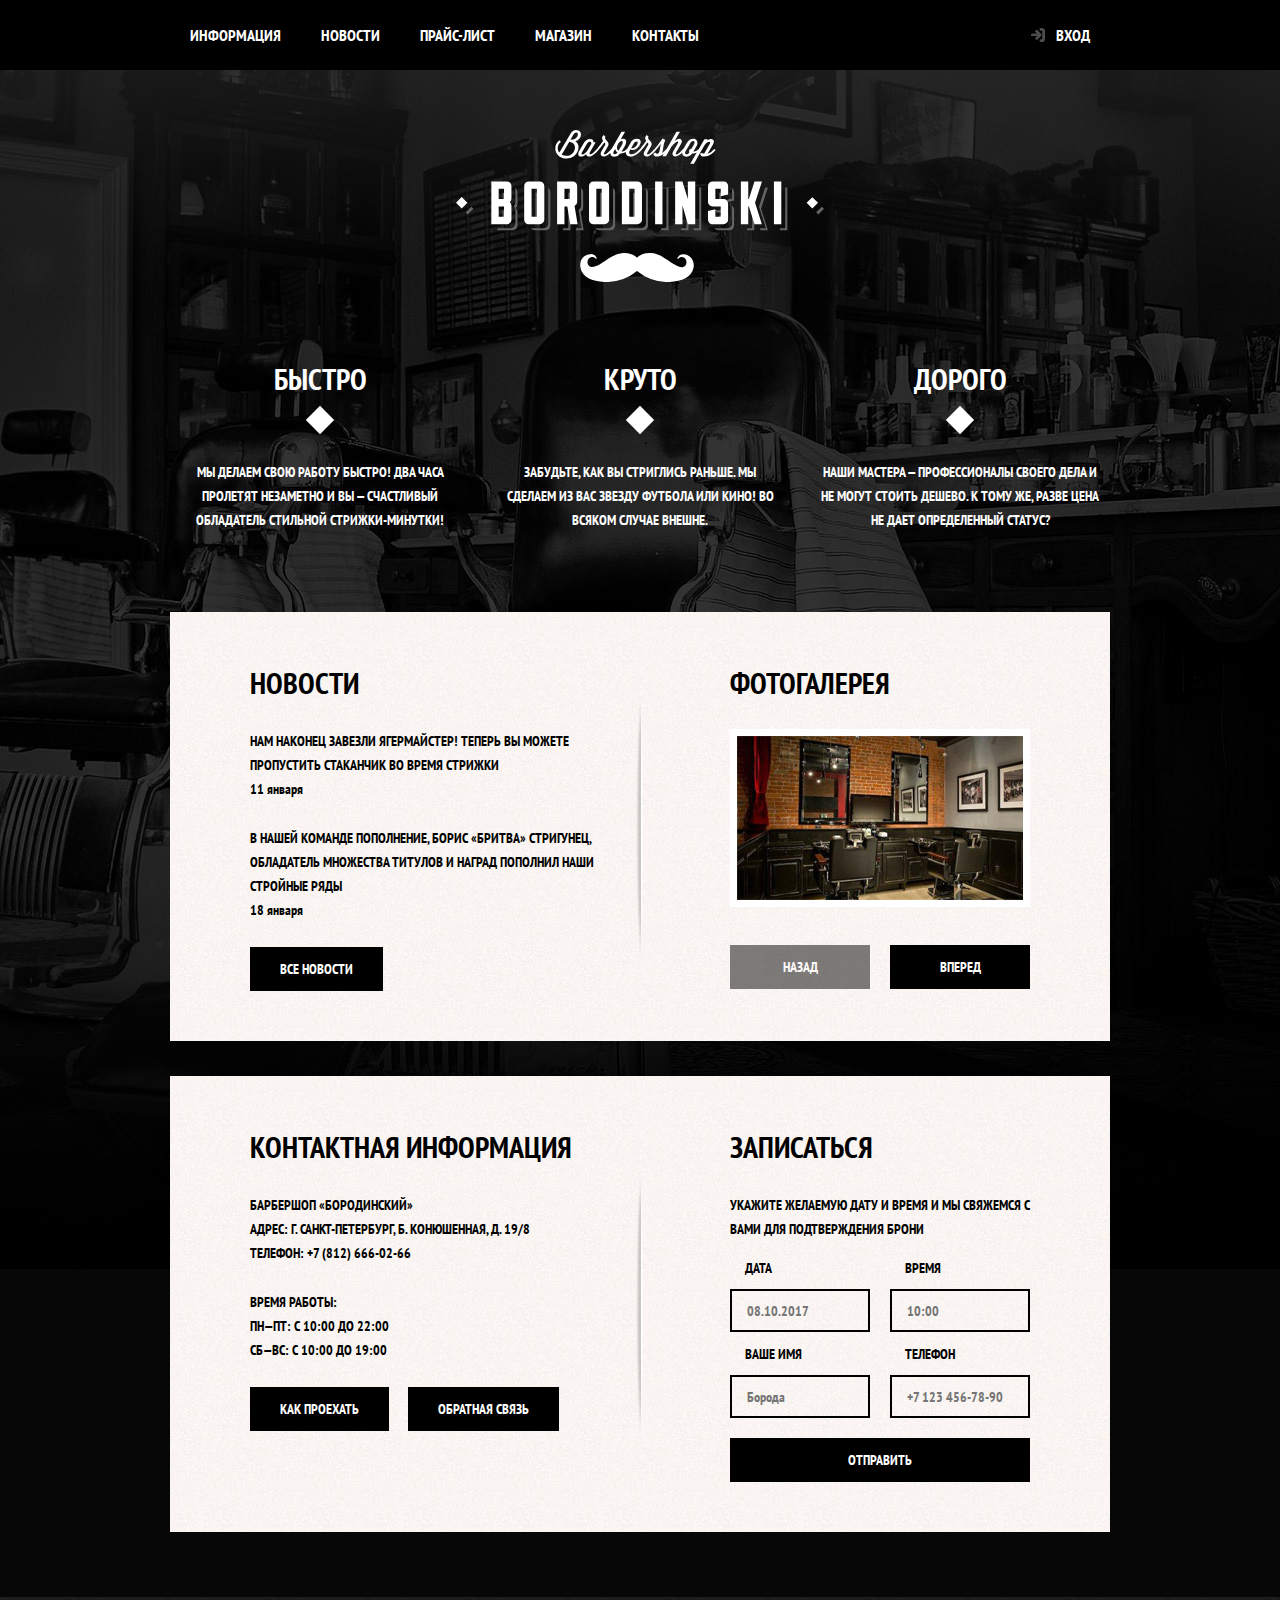
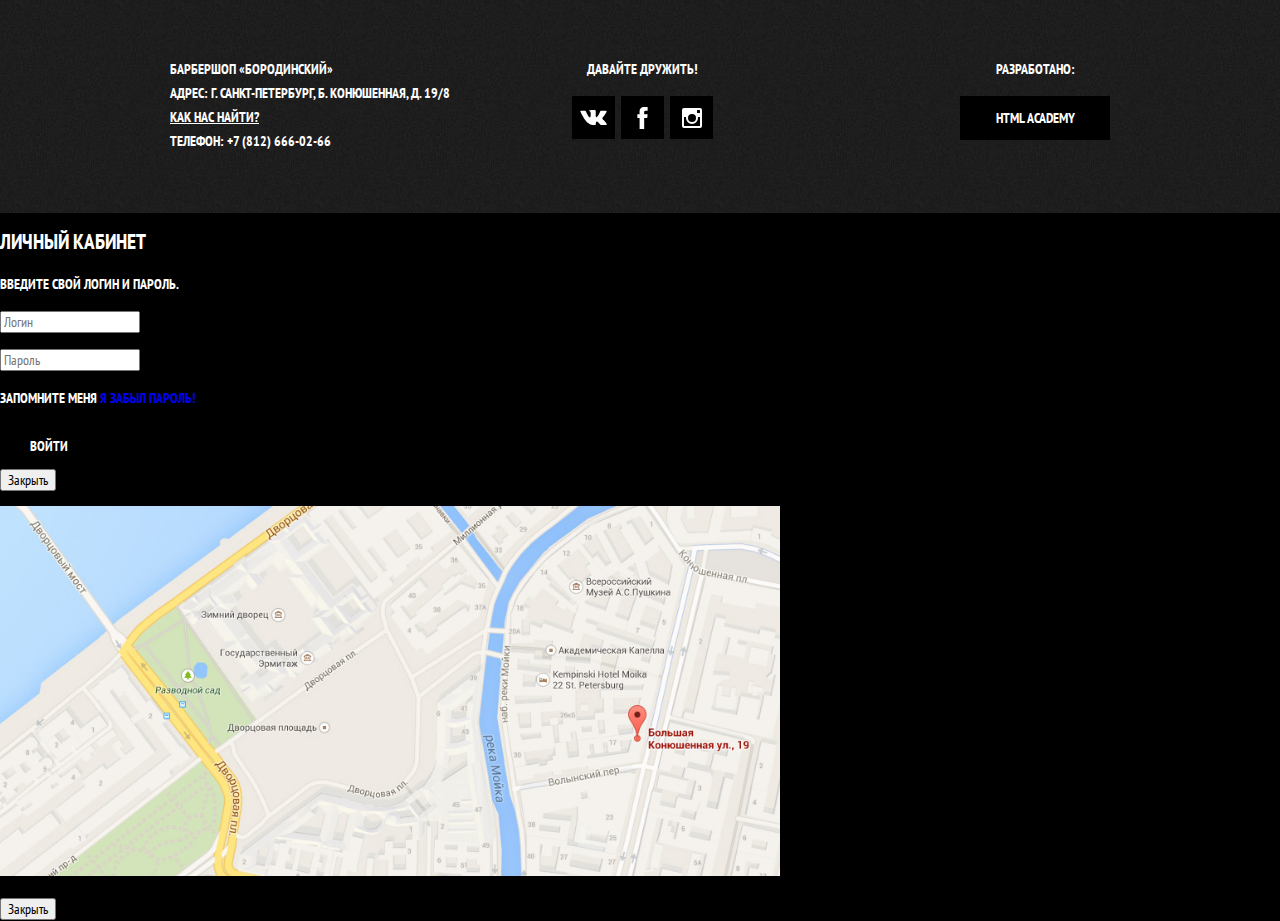
==== commit 33454831: "Добавляет декоративные элементы" ====
--- a/index.html
+++ b/index.html
@@ -26,9 +26,7 @@
             <li><a href="contacts.html">Контакты</a></li>
           </ul>
           <ul class="user-navigation">
-            <li>
-              <a class="login-link" href="login.html">Вход</a>
-            </li>
+            <li><a class="login-link" href="login.html">Вход</a></li>
           </ul>
         </div>
       </div>
@@ -77,11 +75,13 @@
 
       <section class="gallery">
         <h2>Фотогалерея</h2>
-        <figure class="gallery-content">
-          <a href="#"><img src="img/studio.jpg" width="286" height="164" alt="Интерьер"></a>
-        </figure>
-        <button class="button gallery-button gallery-button-back" type="button">Назад</button>
-        <button class="button gallery-button gallery-button-next" type="button">Вперед</button>
+        <div class="gallery-container">
+          <figure class="gallery-content">
+            <a href="#"><img src="img/studio.jpg" width="286" height="164" alt="Интерьер"></a>
+          </figure>
+          <button class="button gallery-button gallery-button-back" type="button" disabled>Назад</button>
+          <button class="button gallery-button gallery-button-next" type="button">Вперед</button>
+        </div>
       </section>
     </div>
 
@@ -138,9 +138,33 @@
       <div class="footer-social">
         <b>Давайте дружить!</b>
         <ul>
-          <li><a class="social-button" href="#">Вконтакте</a></li>
-          <li><a class="social-button" href="#">Фейсбук</a></li>
-          <li><a class="social-button" href="#">Инстаграм</a></li>
+          <li>
+            <a class="social-button" href="#">
+              <span class="visually-hidden">Вконтакте</span>
+              <svg xmlns="http://www.w3.org/2000/svg" width="27" height="15" viewBox="0 0 26.14 14.91">
+                <path
+                  d="M26 13.47l-.09-.17a13.55 13.55 0 0 0-2.6-3q-.87-.83-1.1-1.12A1 1 0 0 1 22 8a10.27 10.27 0 0 1 1.22-1.78l.88-1.16q2.35-3.13 2-4L26 .94a.8.8 0 0 0-.4-.22 2.14 2.14 0 0 0-.87 0h-3.92a.51.51 0 0 0-.27 0h-.3a.6.6 0 0 0-.15.14.93.93 0 0 0-.14.24 22.22 22.22 0 0 1-1.46 3.06q-.5.84-.93 1.46a7 7 0 0 1-.71.91 4.94 4.94 0 0 1-.52.47q-.23.18-.35.15l-.23-.05a.9.9 0 0 1-.31-.33 1.49 1.49 0 0 1-.16-.53v-.55-.65-.57-1.12-1-.75a3.14 3.14 0 0 0 0-.62 2.12 2.12 0 0 0-.14-.44.73.73 0 0 0-.28-.33 1.57 1.57 0 0 0-.46-.18A9 9 0 0 0 12.57 0a8.93 8.93 0 0 0-3.25.33 1.83 1.83 0 0 0-.52.41q-.25.3-.07.33a1.67 1.67 0 0 1 1.16.59l.08.16a2.6 2.6 0 0 1 .19.63 6.32 6.32 0 0 1 .12 1 10.59 10.59 0 0 1 0 1.7q-.07.71-.13 1.1a2.21 2.21 0 0 1-.18.64 2.69 2.69 0 0 1-.16.3l-.07.07a1 1 0 0 1-.37.07.86.86 0 0 1-.46-.19 3.27 3.27 0 0 1-.56-.52 7 7 0 0 1-.66-.93q-.37-.6-.76-1.42l-.22-.39q-.2-.38-.56-1.11t-.62-1.43A.9.9 0 0 0 5.2.9h-.07a.93.93 0 0 0-.22-.16A1.44 1.44 0 0 0 4.6.65L.87.68A1 1 0 0 0 .1.94L0 1a.44.44 0 0 0 0 .22 1.08 1.08 0 0 0 .08.37Q.9 3.53 1.86 5.31t1.66 2.87Q4.23 9.27 5 10.24t1 1.24l.37.41.34.33a8.06 8.06 0 0 0 1 .78 16.34 16.34 0 0 0 1.4.9 7.6 7.6 0 0 0 1.79.72 6.19 6.19 0 0 0 2 .22h1.57a1.08 1.08 0 0 0 .72-.3l.05-.07a.9.9 0 0 0 .1-.25 1.38 1.38 0 0 0 0-.37 4.48 4.48 0 0 1 .09-1.05 2.77 2.77 0 0 1 .23-.71 1.74 1.74 0 0 1 .29-.4 1.19 1.19 0 0 1 .23-.2h.11a.86.86 0 0 1 .77.21 4.52 4.52 0 0 1 .83.79q.39.47.93 1.05a6.41 6.41 0 0 0 1 .87l.27.16a3.31 3.31 0 0 0 .71.3 1.53 1.53 0 0 0 .76.07l3.48-.05a1.58 1.58 0 0 0 .8-.17.68.68 0 0 0 .34-.37 1.06 1.06 0 0 0 0-.46 1.71 1.71 0 0 0-.1-.36z"
+                  fill="#fff">
+                </path>
+              </svg>
+            </a></li>
+          <li><a class="social-button" href="#">
+              <span class="visually-hidden">Фейсбук</span>
+              <svg xmlns="http://www.w3.org/2000/svg" width="19" height="22" viewBox="0 0 10.15 21.74">
+                <path
+                  d="M3.34 1.12A4.77 4.77 0 0 1 6.53 0h3.61v3.81H7.81a1.07 1.07 0 0 0-1.09.83v2.55h3.42c-.08 1.23-.24 2.45-.41 3.67h-3v10.87H2.21V10.86H0V7.21h2.19V3.66a3.83 3.83 0 0 1 1.15-2.54z"
+                  fill="#fff">
+                </path>
+              </svg>
+            </a></li>
+          <li><a class="social-button" href="#"><span class="visually-hidden">Инстаграм</span>
+              <svg xmlns="http://www.w3.org/2000/svg" width="20" height="20" viewBox="0 0 20 20">
+                <path
+                  d="M18 0H2a2 2 0 0 0-2 2v16a2 2 0 0 0 2 2h16a2 2 0 0 0 2-2V2a2 2 0 0 0-2-2zm-8 6a4 4 0 1 1-4 4 4 4 0 0 1 4-4zM2.5 18a.47.47 0 0 1-.5-.5V9h2.1a3.4 3.4 0 0 0-.1 1 6 6 0 1 0 12 0 3.4 3.4 0 0 0-.1-1H18v8.5a.47.47 0 0 1-.5.5zM18 4.5a.47.47 0 0 1-.5.5h-2a.47.47 0 0 1-.5-.5v-2a.47.47 0 0 1 .5-.5h2a.47.47 0 0 1 .5.5z"
+                  fill="#fff">
+                </path>
+              </svg>
+            </a></li>
         </ul>
       </div>
       <p class="footer-copyright">
--- a/css/style.css
+++ b/css/style.css
@@ -1,57 +1,76 @@
 body {
-  margin: 0;
-  padding: 0;
-
-  font-weight: 700;
+  min-width: 960px;
+  margin: 0;
+  padding: 0;
+
+  font-family: "PT Sans Narrow", Arial, sans-serif;
   font-size: 14px;
   line-height: 24px;
-  font-family: "PT Sans Narrow", Arial, sans-serif;
+  font-weight: 700;
   color: #ffffff;
   text-transform: uppercase;
 
   background-color: #000000;
   background-image: url("../img/bg.jpg");
+  background-position: top center;
   background-repeat: no-repeat;
-  background-position: top center;
+}
+
+a {
+  text-decoration: none;
+}
+
+img {
+  max-width: 100%;
+  height: auto;
+}
+
+.visually-hidden:not(:focus):not(:active),
+input[type="checkbox"].visually-hidden,
+input[type="radio"].visually-hidden {
+  position: absolute;
+
+  width: 1px;
+  height: 1px;
+  margin: -1px;
+  border: 0;
+  padding: 0;
+
+  white-space: nowrap;
+
+  clip-path: inset(100%);
+  clip: rect(0 0 0 0);
+  overflow: hidden;
 }
 
 .inner-page {
   color: #000000;
 
   background-color: #f9f6f3;
-  background-image: url("../img/pattern-light.png");
+  background-image: url("../img/pattern-light.jpg");
+  background-position: 0 0;
   background-repeat: repeat;
-  background-position: 0 0;
-}
+}
+
+.main-header {
+  margin-bottom: 75px;
+}
+
 .inner-page .main-header {
   margin-bottom: 50px;
 
   background-color: #000000;
 }
-.inner-page .main-header-logo {
-  order: 0;
-  
-  width: 111px;
-  height: 24px;
-  padding: 23px 20px;
-}
-.inner-page .main-navigation {
-  align-items: flex-start;
-  flex-direction: row;
-}
-.inner-page .user-navigation {
-  margin-left: auto;
-}
-
-a {
-  text-decoration: none;
-}
 
 .button {
+  display: inline-block;
+  margin-right: 16px;
+  padding: 10px 30px;
+  
   font: inherit;
-  vertical-align: middle;
   text-align: center;
   color: #ffffff;
+  vertical-align: middle;
   text-transform: uppercase;
 
   background-color: #000000;
@@ -64,29 +83,43 @@
   background-color: #663d15;
 }
 
-.main-header{
-  margin-bottom: 75px;
-}
-
-.main-header-logo {
-  width: 368px;
-  height: 153px;
-
-  order: 2;
+.button.disabled,
+.button:disabled {
+  cursor: default;
+  opacity: 0.5;
+  background-color: #000000;
 }
 
 .main-navigation {
   display: flex;
   flex-direction: column;
-  margin: 0;
-  padding: 0;
   align-items: center;
-
+  
   font-size: 16px;
   line-height: 20px;
   color: #ffffff;
 
-  background-color: #000000;
+  background-color: transparent;
+}
+
+.inner-page .main-navigation {
+  display: flex;
+  align-items: flex-start;
+  flex-direction: row;
+}
+
+.main-header-logo {
+  order: 2;
+  width: 368px;
+  height: 153px;
+}
+
+.inner-page .main-header-logo {
+  order: 0;
+
+  width: 111px;
+  height: 24px;
+  padding: 23px 20px;
 }
 
 .main-navigation-wrapper {
@@ -94,29 +127,42 @@
   margin-bottom: 60px;
   
   background-color: #000000;
-  
-}
-.container {
-  width: 940px;
-  margin: 0 auto;
-  padding: 0 10px;
 }
 
 .main-navigation-wrapper .container {
   display: flex;
   justify-content: space-between;
 }
+
 
 .site-navigation,
 .user-navigation {
-  margin: 0;
-  padding: 0;
-
   list-style: none;
+  margin: 0;
+  padding: 0;
+}
+
+.site-navigation {
+  display: flex;
+  flex-wrap: wrap;
+  width: 620px;
+}
+
+.user-navigation {
+  display: flex;
+  max-width: 140px;
+}
+
+.inner-page .user-navigation {
+  margin-left: auto;
 }
 
 .site-navigation a,
 .user-navigation a {
+  display: block;
+  padding: 25px 20px;
+
+  vertical-align: middle;
   color: #ffffff;
 }
 
@@ -127,6 +173,40 @@
   background-color: #242424;
 }
 
+.user-navigation .login-link {
+  position: relative;
+  padding-left: 50px;
+}
+
+.login-link::before {
+  content: "";
+  
+  position: absolute;
+  top: 27px;
+  left: 24px;
+  
+  width: 16px;
+  height: 18px;
+  
+  background-image: url("../img/login.svg");
+  background-repeat: no-repeat;
+  background-position: 0 0;
+  
+  opacity: 0.3;
+}
+
+.login-link:hover::before,
+.login-link:focus::before,
+.login-link:active::before {
+  opacity: 1;
+}
+
+.container {
+  width: 940px;
+  margin: 0 auto;
+  padding: 0 10px;
+}
+
 .features {
   margin-bottom: 80px;
 }
@@ -142,30 +222,60 @@
 
 .feature-item {
   width: 300px;
-
+  
   text-align: center;
 }
 
 .feature-item h3 {
+  position: relative;
+  
+  margin: 0;
+  margin-bottom: 60px;
+  
   font-size: 30px;
   line-height: 42px;
 }
 
+.feature-item h3::after {
+  content: "";
+
+  position: absolute;
+  bottom: -30px;
+  left: 50%;
+
+  width: 20px;
+  height: 20px;
+  margin-left: -10px;
+
+  background-color: #ffffff;
+  
+  transform: rotate(45deg);
+}
+
+.feature-item p {
+  margin: 0 10px;
+}
+
 .index-columns {
   display: flex;
   justify-content: space-between;
+  padding: 50px 80px;
   margin-bottom: 35px;
-  padding: 50px 80px;
-
+  
   color: #000000;
 
   background-color: #f8f5f2;
-  background-image: url("../img/pattern-light.jpg");
-  background-repeat: repeat;
-  background-position: 0 0;
+  background-image: 
+    url("../img/line.png"),
+    url("../img/pattern-light.jpg");
+  background-position: center, 0 0;
+  background-repeat: no-repeat, repeat;
 }
 
 .index-columns h2 {
+  margin: 0;
+  margin-bottom: 25px;
+  
   font-size: 30px;
   line-height: 42px;
 }
@@ -175,30 +285,109 @@
 }
 
 .news-list {
+  margin: 0;
+  margin-bottom: 25px;
+  padding: 0;
+
   list-style: none;
+}
+
+.news-item {
+  margin-bottom: 25px;
+}
+
+.news-item p {
+  margin: 0;
 }
 
 .news-item time {
   text-transform: none;
 }
+
 .gallery {
   width: 300px;
 }
 
+.gallery-container {
+  position: relative;
+
+  height: 260px;
+}
+
 .gallery-content {
+  height: 164px;
+  margin: 0;
+  
   background-color: #cccccc;
   border: 7px solid #ffffff;
 }
 
+.gallery-content img {
+  width: 286px;
+  height: 164px;
+}
+
+.gallery-button {
+  box-sizing: border-box;
+  position: absolute;
+  bottom: 0;
+  
+  width: 140px;
+  margin: 0;
+}
+
+.gallery-button-back {
+  left: 0;
+}
+
+.gallery-button-next {
+  right: 0;
+}
+
 .contacts {
   width: 380px;
 }
 
+.contacts p {
+  margin: 0;
+  margin-bottom: 25px;
+}
+
 .appointment {
   width: 300px;
 }
 
+.appointment-info {
+  margin: 0;
+  margin-bottom: 15px;
+}
+
+.appointment-form {
+  display: flex;
+  flex-wrap: wrap;
+  justify-content: space-between;
+}
+
+.appointment-item {
+  width: 140px;
+  margin: 0;
+  margin-bottom: 10px;
+} 
+
+.appointment-item label {
+  display: block;
+  margin-bottom: 9px;
+  margin-left: 15px;
+}
+
 .appointment-item input {
+  box-sizing: border-box;
+  width: 140px;
+  padding-top: 8px;
+  padding-left: 15px;
+  padding-right: 15px;
+  padding-bottom: 7px;
+  
   font: inherit;
 
   background-color: transparent;
@@ -209,21 +398,56 @@
   border-color: #663d15;
 }
 
+.appointment .button {
+  display: block;
+  width: 100%;
+  margin-top: 10px;
+  margin-right: 0;
+}
+
 .page-title {
   margin: 0;
   margin-bottom: 15px;
   padding: 0;
-
+  
   font-size: 30px;
   line-height: 42px;
 }
 
 .breadcrumbs {
+  display: flex;
+  justify-content: flex-start;
+  flex-wrap: wrap;
   padding: 0;
   margin: 0;
   margin-bottom: 50px;
-
+  
   list-style: none;
+}
+
+.breadcrumbs li {
+  position: relative;
+
+  margin-right: 42px;
+}
+
+.breadcrumbs li:last-child {
+  margin-right: 0;
+}
+
+.breadcrumbs li::after {
+  content: "";
+
+  position: absolute;
+  top: 7px;
+  right: -25px;
+
+  width: 8px;
+  height: 8px;
+
+  background-color: #000000;
+  
+  transform: rotate(45deg);
 }
 
 .breadcrumbs a {
@@ -239,6 +463,10 @@
   color: #aba9a7;
 }
 
+.breadcrumbs-current::after {
+  display: none;
+}
+
 .catalog-columns {
   display: flex;
   justify-content: space-between;
@@ -249,17 +477,44 @@
 }
 
 .filter fieldset {
+  padding: 0;
+  margin: 0;
+  margin-bottom: 30px;
+  
   border: none;
 }
 
+.filter fieldset:first-child {
+  margin-bottom: 35px;
+}
+
 .filter legend {
+  margin-bottom: 26px;
+  
   font-size: 24px;
   line-height: 30px;
 }
 
 .filter ul {
+  padding: 0;
+  margin: 0;
+  
   list-style: none;
   line-height: 18px;
+}
+
+.filter-option {
+  margin-bottom: 19px;
+  padding-left: 45px;
+}
+
+.filter-option label {
+  position: relative;
+
+  display: block;
+
+  cursor: pointer;
+  user-select: none;
 }
 
 .filter-input:hover + label,
@@ -267,25 +522,77 @@
   color: #663d15;
 }
 
+.filter-input-checkbox + label::before {
+  content: "";
+  position: absolute;
+  left: -42px;
+  top: 0;
+
+  width: 16px;
+  height: 16px;
+
+  border: 2px solid #000000;
+}
+
+.filter-input-checkbox:checked + label::after {
+  content: "";
+
+  position: absolute;
+  top: 4px;
+  left: -38px;
+
+  width: 12px;
+  height: 12px;
+  
+  background-image: url("../img/cross.svg");
+  background-repeat: no-repeat;
+  background-position: 0 0;
+}
+
+.filter-input-radio + label::before {
+  content: "";
+
+  position: absolute;
+  left: -42px;
+  top: -1px;
+
+  width: 16px;
+  height: 16px;
+  
+  border: 2px solid #000000;
+  border-radius: 50%;
+}
+
 .filter-input:disabled + label {
   color: #000000;
 
   opacity: 0.5;
 }
 
+.filter-input-radio:checked + label::after {
+  content: "";
+
+  position: absolute;
+  top: 5px;
+  left: -36px;
+
+  width: 8px;
+  height: 8px;
+
+  background-color: #000000;
+  border-radius: 50%;
+}
+
 .catalog {
   width: 700px;
-
 }
 
 .catalog-list {
   display: flex;
   flex-wrap: wrap;
-
   padding: 0;
   margin: 0;
   margin-bottom: 25px;
-  
 
   list-style: none;
 }
@@ -294,7 +601,7 @@
   width: 220px;
   margin-bottom: 20px;
   margin-right: 20px;
-
+  
   background-color: #f8f8f8;
   box-shadow: 0 0 10px rgba(0, 0, 0, 0.1);
 }
@@ -308,19 +615,45 @@
 }
 
 .catalog-item a {
+  display: flex;
+  flex-direction: column;
+  
   color: #000000;
 }
 
 .catalog-item h3 {
+  order: 1;
+  margin-top: 17px;
+  margin-bottom: 12px;
+  margin-left: 16px;
+  margin-right: 15px;
+  
   font-size: 14px;
   line-height: 18px;
 }
 
 .catalog-category {
+  display: block;
+  
   text-transform: none;
 }
 
+.catalog-item-image {
+  width: 220px;
+  height: 165px;
+  margin: 0;
+}
+
+.catalog-item-price {
+  display: flex;
+  margin: 15px;
+  margin-top: 0;
+}
+
 .catalog-item-price b {
+  width: 112px;
+  padding: 13px 25px 11px;
+  
   font-size: 14px;
   line-height: 20px;
   text-align: center;
@@ -329,18 +662,36 @@
 }
 
 .catalog-item-price .button {
+  width: 50px;
+  padding: 13px 18px 11px;
+  margin-right: 0;
+  
   line-height: 20px;
   color: #ffffff;
 }
 
 .pagination-list {
+  display: flex;
+  flex-wrap: wrap;
+  
   padding: 0;
   margin: 0;
 
   list-style: none;
 }
 
+.pagination-item {
+  margin-right: 5px;
+}
+
+.pagination-item:last-child {
+  margin-right: 0;
+}
+
 .pagination-item a {
+  display: block;
+  padding: 10px 19px;
+  
   color: #ffffff;
 
   background-color: #000000;
@@ -366,21 +717,48 @@
   background-color: #ffffff;
 }
 
-.product-photo {
+.product-photo-preview {
+  display: flex;
+  padding: 0;
+  margin: 0;
+  
+  list-style: none;
+}
+
+.product-photos {
   width: 460px;
 }
 
-
-.product-photo-preview {
-  list-style: none;
-}
-
 .product-photo-preview li {
+  width: 140px;
+  height: 149px;
+  margin-right: 20px;
+  
   box-shadow: 0 0 10px 2px rgba(0, 0, 0, 0.1);
 }
 
+.product-photo-preview li:nth-child(3n) {
+  margin-right: 0;
+}
+
 .product-photo-full {
+  width: 460px;
+  height: 498px;
+  margin: 0;
+  margin-bottom: 20px;
+  
   box-shadow: 0 0 10px 2px rgba(0, 0, 0, 0.1);
+}
+
+.product-description {
+  display: flex;
+  justify-content: space-between;
+  padding-right: 10px;
+  margin-bottom: 29px;
+}
+
+.product-description p {
+  width: 200px;
 }
 
 .product-article {
@@ -389,34 +767,95 @@
 }
 
 .product-price b {
+  width: 112px;
+  padding-top: 13px;
+  padding-left: 36px;
+  padding-right: 36px;
+  padding-bottom: 11px;
+  
   line-height: 20px;
   text-align: center;
 
   background-color: #e5e5e5;
-}
+  
+  box-sizing: border-box;
+}
+
+.product-price .button {
+  padding-left: 17px;
+  padding-right: 17px;
+}
+
 .product-info {
   width: 390px;
+  padding-top: 23px;
+}
+
+.product-info p {
+  margin: 0;
 }
 
 .product-info h3 {
+  margin: 0;
+  margin-bottom: 27px;
+  
   font-size: 24px;
   line-height: 30px;
 }
 
+.product-info .product-text {
+  margin-bottom: 35px;
+}
+
+.product-info .product-price {
+  display: flex;
+  margin-bottom: 63px;
+}
+
 .product-info ul {
+  margin: 0;
+  padding: 0;
+  
   list-style: none;
+}
+
+.product-info li {
+  position: relative;
+
+  padding-left: 23px;
+}
+
+.product-info li::before {
+  content: "";
+  
+  position: absolute;
+  top: 7px;
+  left: 2px;
+  
+  width: 8px;
+  height: 8px;
+  
+  background-color: #000000;
+  
+  transform: rotate(45deg);
 }
 
 .main-footer {
   margin-top: 65px;
   padding: 60px 0;
+  
   color: #ffffff;
 
   background-color: #212121;
   background-image: url("../img/pattern-dark.jpg");
+  background-position: 0 0;
   background-repeat: repeat;
-  background-position: 0 0;
-}
+}
+
+.inner-page .main-footer {
+  margin-top: 45px;
+}
+
 .main-footer .container {
   display: flex;
 }
@@ -439,22 +878,61 @@
 
 .footer-social {
   width: 145px;
-  margin: 0;
+  
   text-align: center;
 }
 
 .footer-social ul {
+  display: flex;
+  flex-wrap: wrap;
+  justify-content: space-between;
+  width: 141px;
+  margin: 0 auto;
+  padding: 0;
+  
   list-style: none;
 }
 
+.footer-social b {
+  display: block;
+  margin-bottom: 15px;
+}
+
 .social-button {
-  color: #ffffff;
+  display: flex;
+  align-items: center;
+  justify-content: center;
+  width: 43px;
+  height: 43px;
+
+  background-color: #000000;
+}
+
+.social-button:hover,
+.social-button:focus {
+  background-color: #ffffff;
+}
+
+.social-button:hover path,
+.social-button:focus path {
+  fill: #000000;
 }
 
 .footer-copyright {
   width: 150px;
+  margin: 0;
   margin-left: auto;
   text-align: center;
+}
+
+.footer-copyright .button {
+  display: block;
+  margin-right: 0;
+}
+
+.footer-copyright b {
+  display: block;
+  margin-bottom: 15px;
 }
 
 .footer-copyright .button:hover,
@@ -462,51 +940,4 @@
   color: #000000;
 
   background-color: #ffffff;
-}
-
-.modal {
-  color: #000000;
-
-  background-color: #f8f3f0;
-  background-image: url("img/pattern-light.jpg");
-  background-repeat: repeat;
-  background-position: 0 0;
-}
-
-.modal h2 {
-  font-size: 30px;
-  line-height: 42px;
-}
-
-.login-form input[type="text"],
-.login-form input[type="password"] {
-  font: inherit;
-  color: #000000;
-  text-transform: uppercase;
-
-  background-color: #f9f6f3;
-  border: 2px solid #000000;
-}
-
-.login-form input:focus {
-  border-color: #663d15;
-}
-
-.login-checkbox:hover,
-.login-checkbox:focus {
-  color: #663d15;
-}
-
-.restore {
-  color: #000000;
-  text-decoration: underline;
-}
-
-.restore:hover,
-.restore:focus {
-  text-decoration: none;
-}
-
-.inner-page .main-footer {
-  margin-top: 45px;
 }